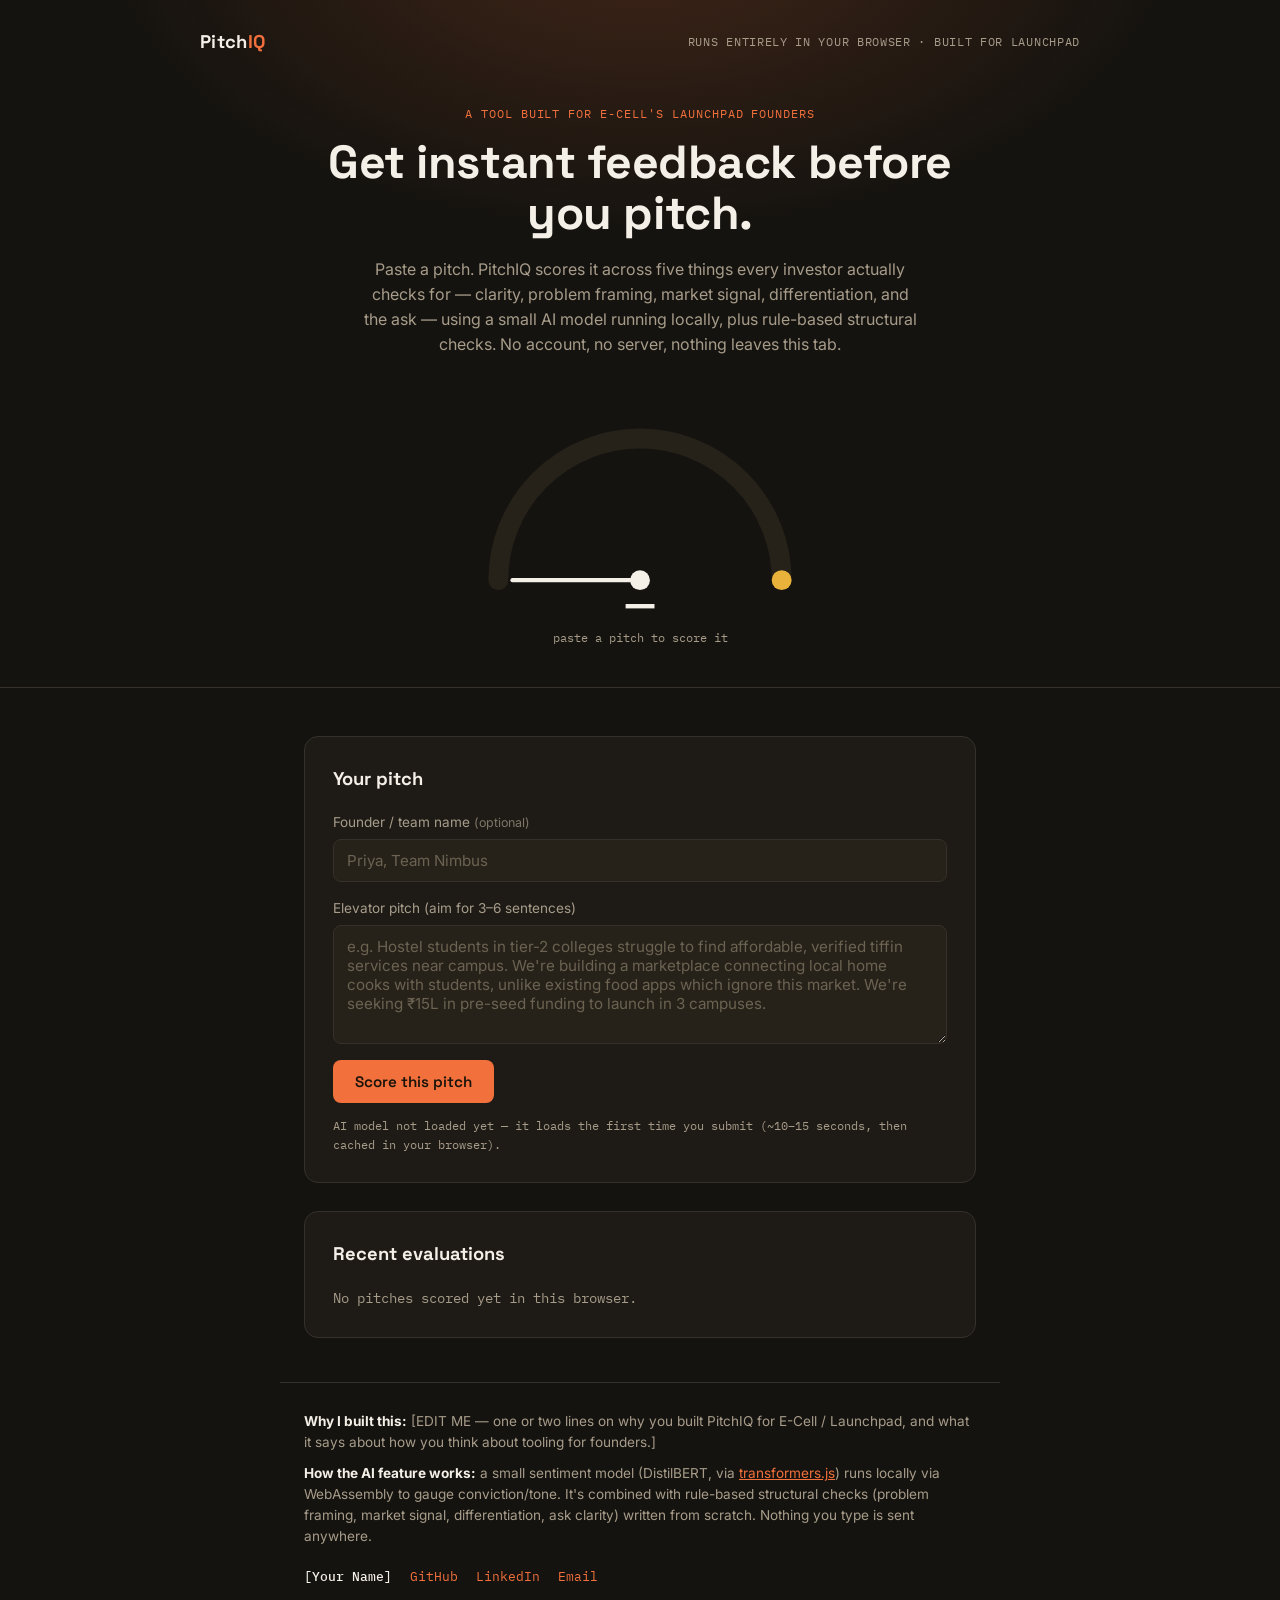
==== index.html @ 1c702542 "Add files via upload" ====
<!DOCTYPE html>
<html lang="en">
<head>
<meta charset="UTF-8">
<meta name="viewport" content="width=device-width, initial-scale=1.0">
<title>PitchIQ — instant pitch feedback for Launchpad founders</title>
<meta name="description" content="Paste your startup pitch, get instant structural feedback. Built for E-Cell VNIT's Launchpad program — runs entirely in your browser.">
<link rel="preconnect" href="https://fonts.googleapis.com">
<link rel="preconnect" href="https://fonts.gstatic.com" crossorigin>
<link href="https://fonts.googleapis.com/css2?family=Space+Grotesk:wght@500;600;700&family=Inter:wght@400;500;600&family=IBM+Plex+Mono:wght@400;500&display=swap" rel="stylesheet">
<link rel="stylesheet" href="style.css">
</head>
<body>

<header class="hero">
  <nav class="topbar">
    <span class="wordmark">Pitch<span class="wordmark-accent">IQ</span></span>
    <span class="topbar-note">runs entirely in your browser · built for Launchpad</span>
  </nav>

  <div class="hero-main">
    <p class="eyebrow">a tool built for E-Cell's Launchpad founders</p>
    <h1>Get instant feedback before you pitch.</h1>
    <p class="hero-sub">Paste a pitch. PitchIQ scores it across five things every investor actually checks for — clarity, problem framing, market signal, differentiation, and the ask — using a small AI model running locally, plus rule-based structural checks. No account, no server, nothing leaves this tab.</p>
  </div>

  <div class="gauge-panel" id="gauge-panel" data-state="idle">
    <svg class="gauge" viewBox="0 0 240 140" aria-hidden="true">
      <path class="gauge-track" d="M20,130 A100,100 0 0,1 220,130" />
      <path class="gauge-fill" id="gauge-fill" d="M20,130 A100,100 0 0,1 220,130" />
      <line class="gauge-needle" id="gauge-needle" x1="120" y1="130" x2="120" y2="40" />
      <circle class="gauge-hub" cx="120" cy="130" r="7" />
    </svg>
    <div class="gauge-readout">
      <span class="gauge-score" id="gauge-score">—</span>
      <span class="gauge-label" id="gauge-label">paste a pitch to score it</span>
    </div>
  </div>
</header>

<main>

  <section class="panel entry-panel" aria-labelledby="log-heading">
    <h2 id="log-heading">Your pitch</h2>
    <form id="entry-form" autocomplete="off">
      <div class="field">
        <label for="founder-name">Founder / team name <span class="optional">(optional)</span></label>
        <input type="text" id="founder-name" name="name" maxlength="40" placeholder="Priya, Team Nimbus">
      </div>
      <div class="field field-grow">
        <label for="pitch-text">Elevator pitch (aim for 3–6 sentences)</label>
        <textarea id="pitch-text" name="text" rows="5" maxlength="900" placeholder="e.g. Hostel students in tier-2 colleges struggle to find affordable, verified tiffin services near campus. We're building a marketplace connecting local home cooks with students, unlike existing food apps which ignore this market. We're seeking ₹15L in pre-seed funding to launch in 3 campuses." required></textarea>
      </div>
      <button type="submit" id="submit-btn">
        <span class="btn-label">Score this pitch</span>
        <span class="btn-spinner" aria-hidden="true"></span>
      </button>
    </form>
    <p class="model-status" id="model-status">AI model not loaded yet — it loads the first time you submit (~10–15&nbsp;seconds, then cached in your browser).</p>
  </section>

  <section class="panel breakdown-panel" id="breakdown-panel" aria-labelledby="breakdown-heading" hidden>
    <h2 id="breakdown-heading">Breakdown</h2>
    <ul class="breakdown-list" id="breakdown-list"></ul>
  </section>

  <section class="panel feed-panel" aria-labelledby="feed-heading">
    <h2 id="feed-heading">Recent evaluations</h2>
    <ul class="feed" id="feed">
      <li class="feed-empty" id="feed-empty">No pitches scored yet in this browser.</li>
    </ul>
  </section>

</main>

<footer>
  <div class="footer-about">
    <p><strong>Why I built this:</strong> <span id="why-text">[EDIT ME — one or two lines on why you built PitchIQ for E-Cell / Launchpad, and what it says about how you think about tooling for founders.]</span></p>
    <p><strong>How the AI feature works:</strong> a small sentiment model (DistilBERT, via <a href="https://github.com/xenova/transformers.js" target="_blank" rel="noopener">transformers.js</a>) runs locally via WebAssembly to gauge conviction/tone. It's combined with rule-based structural checks (problem framing, market signal, differentiation, ask clarity) written from scratch. Nothing you type is sent anywhere.</p>
  </div>
  <div class="footer-links">
    <span id="footer-name">[Your Name]</span>
    <a href="#" id="link-github">GitHub</a>
    <a href="#" id="link-linkedin">LinkedIn</a>
    <a href="mailto:you@example.com" id="link-email">Email</a>
  </div>
</footer>

<script type="module" src="script.js"></script>
</body>
</html>
---- style.css ----
:root {
  --bg: #15130F;
  --surface: #1E1B16;
  --surface-alt: #262219;
  --border: #35302A;
  --text: #F4EFE7;
  --text-muted: #A79C8A;
  --accent: #F2703C;
  --accent-soft: #F2703C33;
  --good: #59C88E;
  --neutral: #E8B23B;
  --bad: #E2564B;
  --display: 'Space Grotesk', sans-serif;
  --body: 'Inter', sans-serif;
  --mono: 'IBM Plex Mono', monospace;
}

* { box-sizing: border-box; }

html { scroll-behavior: smooth; }

body {
  margin: 0;
  background: var(--bg);
  color: var(--text);
  font-family: var(--body);
  line-height: 1.55;
  -webkit-font-smoothing: antialiased;
}

@media (prefers-reduced-motion: reduce) {
  * { animation-duration: 0.01ms !important; animation-iteration-count: 1 !important; transition-duration: 0.01ms !important; }
}

a { color: var(--accent); }
a:focus-visible, button:focus-visible, input:focus-visible, textarea:focus-visible {
  outline: 2px solid var(--accent);
  outline-offset: 3px;
}

/* ---------- Hero ---------- */

.hero {
  background:
    radial-gradient(ellipse 900px 500px at 50% -10%, var(--accent-soft), transparent 60%),
    var(--bg);
  border-bottom: 1px solid var(--border);
  padding: 28px 24px 40px;
}

.topbar {
  max-width: 880px;
  margin: 0 auto 48px;
  display: flex;
  justify-content: space-between;
  align-items: center;
  flex-wrap: wrap;
  gap: 8px;
}

.wordmark {
  font-family: var(--display);
  font-weight: 700;
  font-size: 1.15rem;
  letter-spacing: 0.02em;
}
.wordmark-accent { color: var(--accent); }

.topbar-note {
  font-family: var(--mono);
  font-size: 0.72rem;
  color: var(--text-muted);
  text-transform: uppercase;
  letter-spacing: 0.06em;
}

.hero-main {
  max-width: 640px;
  margin: 0 auto;
  text-align: center;
}

.eyebrow {
  font-family: var(--mono);
  font-size: 0.75rem;
  text-transform: uppercase;
  letter-spacing: 0.08em;
  color: var(--accent);
  margin: 0 0 14px;
}

h1 {
  font-family: var(--display);
  font-weight: 700;
  font-size: clamp(2rem, 5vw, 2.9rem);
  line-height: 1.1;
  margin: 0 0 18px;
  letter-spacing: -0.01em;
}

.hero-sub {
  color: var(--text-muted);
  font-size: 1rem;
  max-width: 560px;
  margin: 0 auto;
}

/* ---------- Gauge ---------- */

.gauge-panel {
  max-width: 340px;
  margin: 40px auto 0;
  text-align: center;
}

.gauge { width: 100%; height: auto; overflow: visible; }

.gauge-track {
  fill: none;
  stroke: var(--surface-alt);
  stroke-width: 14;
  stroke-linecap: round;
}

.gauge-fill {
  fill: none;
  stroke: var(--neutral);
  stroke-width: 14;
  stroke-linecap: round;
  stroke-dasharray: 314;
  stroke-dashoffset: 314;
  transition: stroke-dashoffset 0.9s cubic-bezier(.2,.8,.2,1), stroke 0.6s ease;
}

.gauge-needle {
  stroke: var(--text);
  stroke-width: 3;
  stroke-linecap: round;
  transform-origin: 120px 130px;
  transform: rotate(-90deg);
  transition: transform 0.9s cubic-bezier(.2,.8,.2,1);
}

.gauge-hub { fill: var(--text); }

.gauge-readout {
  margin-top: -18px;
  display: flex;
  flex-direction: column;
  align-items: center;
}

.gauge-score {
  font-family: var(--display);
  font-weight: 700;
  font-size: 2.4rem;
  line-height: 1;
}

.gauge-label {
  font-family: var(--mono);
  font-size: 0.78rem;
  color: var(--text-muted);
  margin-top: 6px;
}

/* ---------- Main / panels ---------- */

main {
  max-width: 720px;
  margin: 0 auto;
  padding: 48px 24px 24px;
  display: flex;
  flex-direction: column;
  gap: 28px;
}

.panel {
  background: var(--surface);
  border: 1px solid var(--border);
  border-radius: 14px;
  padding: 28px;
}

.panel h2 {
  font-family: var(--display);
  font-size: 1.15rem;
  margin: 0 0 18px;
}

/* form */

#entry-form {
  display: flex;
  flex-direction: column;
  gap: 16px;
}

.field { display: flex; flex-direction: column; gap: 6px; }

label { font-size: 0.85rem; color: var(--text-muted); }
.optional { font-size: 0.78rem; opacity: 0.7; }

input, textarea {
  background: var(--surface-alt);
  border: 1px solid var(--border);
  border-radius: 8px;
  color: var(--text);
  font-family: var(--body);
  font-size: 0.95rem;
  padding: 11px 13px;
  resize: vertical;
}

input::placeholder, textarea::placeholder { color: #6b6252; }

button[type="submit"] {
  align-self: flex-start;
  background: var(--accent);
  color: #1A130A;
  border: none;
  border-radius: 8px;
  font-family: var(--display);
  font-weight: 600;
  font-size: 0.95rem;
  padding: 12px 22px;
  cursor: pointer;
  display: inline-flex;
  align-items: center;
  gap: 10px;
  transition: filter 0.15s ease, transform 0.15s ease;
}
button[type="submit"]:hover { filter: brightness(1.08); }
button[type="submit"]:active { transform: translateY(1px); }
button[type="submit"]:disabled { opacity: 0.6; cursor: progress; }

.btn-spinner {
  width: 14px; height: 14px;
  border-radius: 50%;
  border: 2px solid #1a130a55;
  border-top-color: #1A130A;
  display: none;
  animation: spin 0.7s linear infinite;
}
button[data-loading="true"] .btn-spinner { display: inline-block; }
@keyframes spin { to { transform: rotate(360deg); } }

.model-status {
  font-family: var(--mono);
  font-size: 0.75rem;
  color: var(--text-muted);
  margin: 14px 0 0;
}

/* breakdown */

.breakdown-list {
  list-style: none;
  margin: 0; padding: 0;
  display: flex;
  flex-direction: column;
  gap: 14px;
}

.breakdown-item {
  display: grid;
  grid-template-columns: 20px 1fr auto;
  gap: 12px;
  align-items: start;
  border-bottom: 1px solid var(--border);
  padding-bottom: 14px;
}
.breakdown-item:last-child { border-bottom: none; padding-bottom: 0; }

.breakdown-dot {
  width: 10px; height: 10px; border-radius: 50%;
  margin-top: 5px;
}
.dot-good { background: var(--good); }
.dot-neutral { background: var(--neutral); }
.dot-bad { background: var(--bad); }

.breakdown-title {
  font-family: var(--display);
  font-weight: 600;
  font-size: 0.92rem;
  margin: 0 0 4px;
}
.breakdown-note {
  color: var(--text-muted);
  font-size: 0.85rem;
  margin: 0;
}
.breakdown-score {
  font-family: var(--mono);
  font-size: 0.78rem;
  color: var(--text-muted);
  white-space: nowrap;
}

/* feed */

.feed {
  list-style: none;
  margin: 0; padding: 0;
  display: flex;
  flex-direction: column;
  gap: 10px;
  max-height: 340px;
  overflow-y: auto;
}

.feed-empty {
  color: var(--text-muted);
  font-size: 0.9rem;
  font-family: var(--mono);
}

.feed-item {
  display: grid;
  grid-template-columns: 10px 1fr auto;
  gap: 12px;
  align-items: center;
  background: var(--surface-alt);
  border: 1px solid var(--border);
  border-radius: 8px;
  padding: 12px 14px;
}

.feed-dot { width: 8px; height: 8px; border-radius: 50%; }

.feed-main { min-width: 0; }
.feed-name { font-size: 0.88rem; font-weight: 600; }
.feed-snippet {
  font-size: 0.82rem;
  color: var(--text-muted);
  white-space: nowrap;
  overflow: hidden;
  text-overflow: ellipsis;
}

.feed-score {
  font-family: var(--mono);
  font-size: 0.85rem;
  color: var(--text-muted);
}

/* ---------- Footer ---------- */

footer {
  max-width: 720px;
  margin: 20px auto 0;
  padding: 28px 24px 56px;
  border-top: 1px solid var(--border);
}

.footer-about p {
  color: var(--text-muted);
  font-size: 0.85rem;
  margin: 0 0 10px;
}
.footer-about strong { color: var(--text); }

.footer-links {
  margin-top: 20px;
  display: flex;
  gap: 18px;
  align-items: center;
  flex-wrap: wrap;
  font-family: var(--mono);
  font-size: 0.8rem;
}
#footer-name { color: var(--text); font-weight: 500; }
.footer-links a { text-decoration: none; }
.footer-links a:hover { text-decoration: underline; }

@media (max-width: 520px) {
  .panel { padding: 20px; }
  .breakdown-item { grid-template-columns: 16px 1fr; }
  .breakdown-score { grid-column: 2; }
}
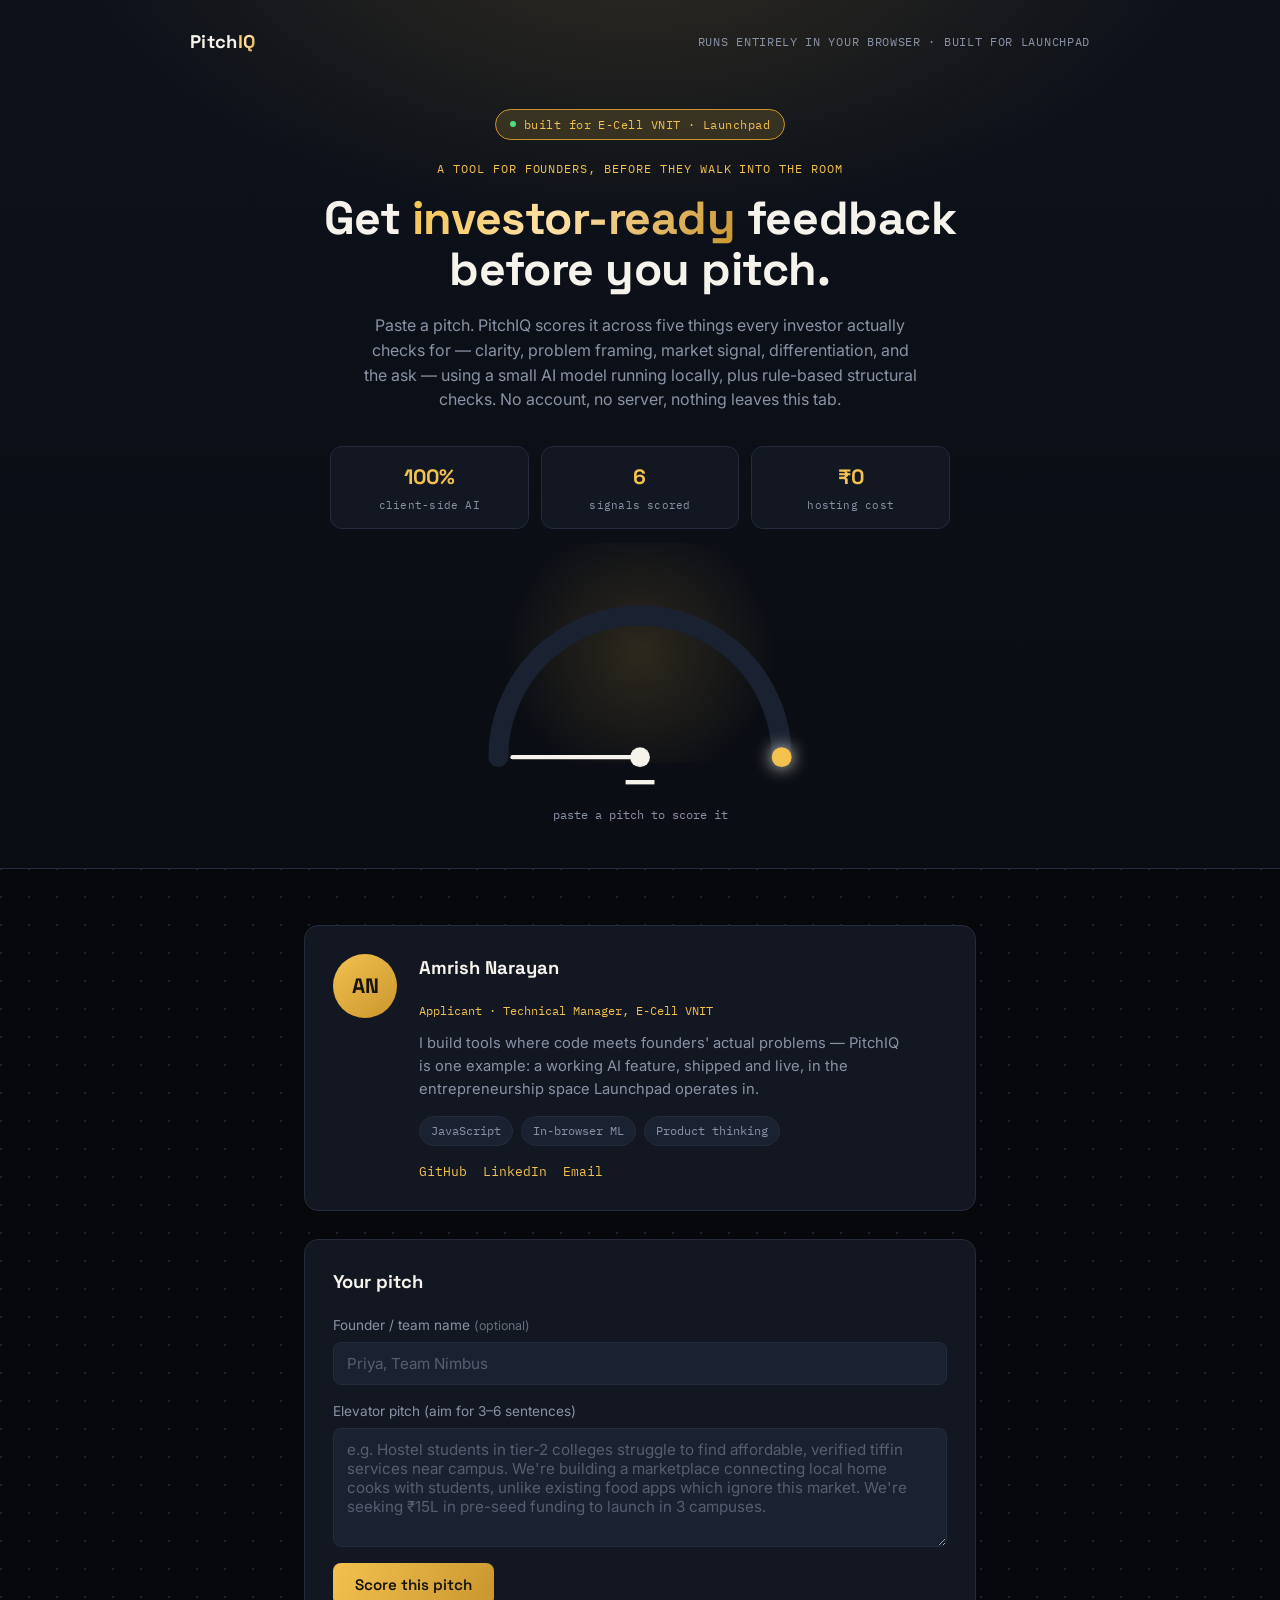
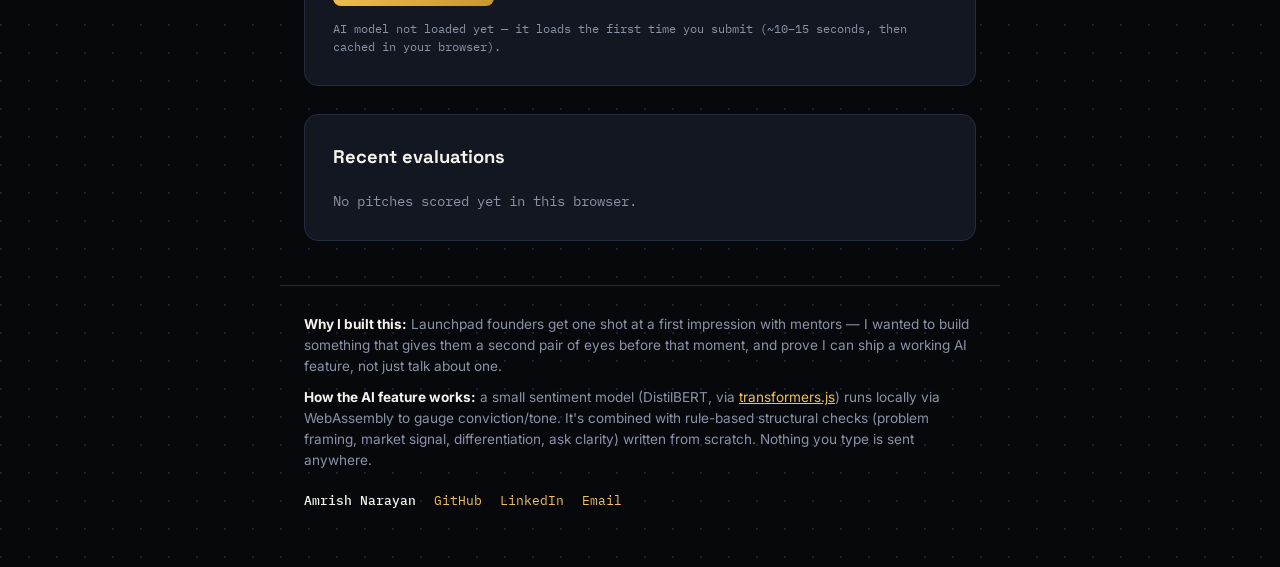
==== commit 7b8b89e4: "Add files via upload" ====
--- a/index.html
+++ b/index.html
@@ -19,12 +19,29 @@
   </nav>
 
   <div class="hero-main">
-    <p class="eyebrow">a tool built for E-Cell's Launchpad founders</p>
-    <h1>Get instant feedback before you pitch.</h1>
-    <p class="hero-sub">Paste a pitch. PitchIQ scores it across five things every investor actually checks for — clarity, problem framing, market signal, differentiation, and the ask — using a small AI model running locally, plus rule-based structural checks. No account, no server, nothing leaves this tab.</p>
+    <span class="launchpad-badge enter-1"><span class="dot-live"></span> built for E-Cell VNIT · Launchpad</span>
+    <p class="eyebrow enter-2">a tool for founders, before they walk into the room</p>
+    <h1 class="enter-3">Get <span class="grad">investor-ready</span> feedback before you pitch.</h1>
+    <p class="hero-sub enter-4">Paste a pitch. PitchIQ scores it across five things every investor actually checks for — clarity, problem framing, market signal, differentiation, and the ask — using a small AI model running locally, plus rule-based structural checks. No account, no server, nothing leaves this tab.</p>
+
+    <div class="stats-strip enter-4">
+      <div class="stat-card">
+        <span class="stat-value">100%</span>
+        <span class="stat-label">client-side AI</span>
+      </div>
+      <div class="stat-card">
+        <span class="stat-value">6</span>
+        <span class="stat-label">signals scored</span>
+      </div>
+      <div class="stat-card">
+        <span class="stat-value">₹0</span>
+        <span class="stat-label">hosting cost</span>
+      </div>
+    </div>
   </div>
 
-  <div class="gauge-panel" id="gauge-panel" data-state="idle">
+  <div class="gauge-panel enter-4" id="gauge-panel" data-state="idle">
+    <div class="gauge-glow" aria-hidden="true"></div>
     <svg class="gauge" viewBox="0 0 240 140" aria-hidden="true">
       <path class="gauge-track" d="M20,130 A100,100 0 0,1 220,130" />
       <path class="gauge-fill" id="gauge-fill" d="M20,130 A100,100 0 0,1 220,130" />
@@ -40,7 +57,26 @@
 
 <main>
 
-  <section class="panel entry-panel" aria-labelledby="log-heading">
+  <section class="panel about-panel reveal" aria-labelledby="about-heading">
+    <div class="about-avatar" id="about-avatar">AN</div>
+    <div>
+      <h2 id="about-heading" class="about-name">Amrish Narayan</h2>
+      <p class="about-role">Applicant · Technical Manager, E-Cell VNIT</p>
+      <p class="about-bio" id="about-bio">I build tools where code meets founders' actual problems — PitchIQ is one example: a working AI feature, shipped and live, in the entrepreneurship space Launchpad operates in.</p>
+      <div class="tag-row">
+        <span class="tag">JavaScript</span>
+        <span class="tag">In-browser ML</span>
+        <span class="tag">Product thinking</span>
+      </div>
+      <div class="about-links">
+        <a href="#" id="link-github">GitHub</a>
+        <a href="#" id="link-linkedin">LinkedIn</a>
+        <a href="mailto:you@example.com" id="link-email">Email</a>
+      </div>
+    </div>
+  </section>
+
+  <section class="panel entry-panel reveal" aria-labelledby="log-heading">
     <h2 id="log-heading">Your pitch</h2>
     <form id="entry-form" autocomplete="off">
       <div class="field">
@@ -59,12 +95,12 @@
     <p class="model-status" id="model-status">AI model not loaded yet — it loads the first time you submit (~10–15&nbsp;seconds, then cached in your browser).</p>
   </section>
 
-  <section class="panel breakdown-panel" id="breakdown-panel" aria-labelledby="breakdown-heading" hidden>
+  <section class="panel breakdown-panel reveal" id="breakdown-panel" aria-labelledby="breakdown-heading" hidden>
     <h2 id="breakdown-heading">Breakdown</h2>
     <ul class="breakdown-list" id="breakdown-list"></ul>
   </section>
 
-  <section class="panel feed-panel" aria-labelledby="feed-heading">
+  <section class="panel feed-panel reveal" aria-labelledby="feed-heading">
     <h2 id="feed-heading">Recent evaluations</h2>
     <ul class="feed" id="feed">
       <li class="feed-empty" id="feed-empty">No pitches scored yet in this browser.</li>
@@ -75,14 +111,14 @@
 
 <footer>
   <div class="footer-about">
-    <p><strong>Why I built this:</strong> <span id="why-text">[EDIT ME — one or two lines on why you built PitchIQ for E-Cell / Launchpad, and what it says about how you think about tooling for founders.]</span></p>
+    <p><strong>Why I built this:</strong> <span id="why-text">Launchpad founders get one shot at a first impression with mentors — I wanted to build something that gives them a second pair of eyes before that moment, and prove I can ship a working AI feature, not just talk about one.</span></p>
     <p><strong>How the AI feature works:</strong> a small sentiment model (DistilBERT, via <a href="https://github.com/xenova/transformers.js" target="_blank" rel="noopener">transformers.js</a>) runs locally via WebAssembly to gauge conviction/tone. It's combined with rule-based structural checks (problem framing, market signal, differentiation, ask clarity) written from scratch. Nothing you type is sent anywhere.</p>
   </div>
   <div class="footer-links">
-    <span id="footer-name">[Your Name]</span>
-    <a href="#" id="link-github">GitHub</a>
-    <a href="#" id="link-linkedin">LinkedIn</a>
-    <a href="mailto:you@example.com" id="link-email">Email</a>
+    <span id="footer-name">Amrish Narayan</span>
+    <a href="#" id="footer-github">GitHub</a>
+    <a href="#" id="footer-linkedin">LinkedIn</a>
+    <a href="mailto:you@example.com" id="footer-email">Email</a>
   </div>
 </footer>
 
--- a/style.css
+++ b/style.css
@@ -1,27 +1,30 @@
 :root {
-  --bg: #15130F;
-  --surface: #1E1B16;
-  --surface-alt: #262219;
-  --border: #35302A;
-  --text: #F4EFE7;
-  --text-muted: #A79C8A;
-  --accent: #F2703C;
-  --accent-soft: #F2703C33;
-  --good: #59C88E;
-  --neutral: #E8B23B;
-  --bad: #E2564B;
+  --bg: #0A0D13;
+  --bg-deep: #06080C;
+  --surface: #121722;
+  --surface-alt: #1A2130;
+  --border: #232B3D;
+  --text: #F5F3EC;
+  --text-muted: #8A93A6;
+  --gold: #F2C14E;
+  --gold-deep: #C9962E;
+  --gold-soft: #F2C14E26;
+  --good: #4ADE80;
+  --neutral: #F2C14E;
+  --bad: #F0564B;
   --display: 'Space Grotesk', sans-serif;
   --body: 'Inter', sans-serif;
   --mono: 'IBM Plex Mono', monospace;
 }
 
 * { box-sizing: border-box; }
-
 html { scroll-behavior: smooth; }
 
 body {
   margin: 0;
-  background: var(--bg);
+  background:
+    radial-gradient(circle at 1px 1px, #1c2434 1px, transparent 0) 0 0/28px 28px,
+    var(--bg-deep);
   color: var(--text);
   font-family: var(--body);
   line-height: 1.55;
@@ -32,30 +35,57 @@
   * { animation-duration: 0.01ms !important; animation-iteration-count: 1 !important; transition-duration: 0.01ms !important; }
 }
 
-a { color: var(--accent); }
+a { color: var(--gold); }
 a:focus-visible, button:focus-visible, input:focus-visible, textarea:focus-visible {
-  outline: 2px solid var(--accent);
+  outline: 2px solid var(--gold);
   outline-offset: 3px;
 }
 
+/* ---------- reveal-on-scroll ---------- */
+.reveal {
+  opacity: 0;
+  transform: translateY(24px);
+  transition: opacity 0.7s cubic-bezier(.2,.7,.2,1), transform 0.7s cubic-bezier(.2,.7,.2,1);
+}
+.reveal.is-visible { opacity: 1; transform: translateY(0); }
+
+/* ---------- entrance keyframes ---------- */
+@keyframes fadeUp {
+  from { opacity: 0; transform: translateY(16px); }
+  to   { opacity: 1; transform: translateY(0); }
+}
+.enter-1 { animation: fadeUp 0.7s cubic-bezier(.2,.7,.2,1) 0.05s both; }
+.enter-2 { animation: fadeUp 0.7s cubic-bezier(.2,.7,.2,1) 0.18s both; }
+.enter-3 { animation: fadeUp 0.7s cubic-bezier(.2,.7,.2,1) 0.30s both; }
+.enter-4 { animation: fadeUp 0.7s cubic-bezier(.2,.7,.2,1) 0.42s both; }
+
+@keyframes pulseGlow {
+  0%, 100% { opacity: 0.55; transform: scale(1); }
+  50% { opacity: 0.9; transform: scale(1.06); }
+}
+
 /* ---------- Hero ---------- */
 
 .hero {
+  position: relative;
   background:
-    radial-gradient(ellipse 900px 500px at 50% -10%, var(--accent-soft), transparent 60%),
-    var(--bg);
+    radial-gradient(ellipse 900px 480px at 50% -8%, var(--gold-soft), transparent 62%),
+    linear-gradient(180deg, #0D111A 0%, var(--bg) 100%);
   border-bottom: 1px solid var(--border);
-  padding: 28px 24px 40px;
+  padding: 28px 24px 44px;
+  overflow: hidden;
 }
 
 .topbar {
-  max-width: 880px;
-  margin: 0 auto 48px;
+  max-width: 900px;
+  margin: 0 auto 52px;
   display: flex;
   justify-content: space-between;
   align-items: center;
   flex-wrap: wrap;
   gap: 8px;
+  position: relative;
+  z-index: 1;
 }
 
 .wordmark {
@@ -64,7 +94,12 @@
   font-size: 1.15rem;
   letter-spacing: 0.02em;
 }
-.wordmark-accent { color: var(--accent); }
+.wordmark-accent {
+  background: linear-gradient(120deg, var(--gold) 0%, #FFE1A8 50%, var(--gold-deep) 100%);
+  -webkit-background-clip: text;
+  background-clip: text;
+  color: transparent;
+}
 
 .topbar-note {
   font-family: var(--mono);
@@ -75,9 +110,37 @@
 }
 
 .hero-main {
-  max-width: 640px;
+  max-width: 660px;
   margin: 0 auto;
   text-align: center;
+  position: relative;
+  z-index: 1;
+}
+
+.launchpad-badge {
+  display: inline-flex;
+  align-items: center;
+  gap: 8px;
+  border: 1px solid var(--gold-deep);
+  background: var(--gold-soft);
+  color: var(--gold);
+  font-family: var(--mono);
+  font-size: 0.72rem;
+  letter-spacing: 0.04em;
+  padding: 6px 14px;
+  border-radius: 999px;
+  margin-bottom: 20px;
+}
+.launchpad-badge .dot-live {
+  width: 6px; height: 6px; border-radius: 50%;
+  background: var(--good);
+  box-shadow: 0 0 0 0 rgba(74,222,128,0.6);
+  animation: liveDot 1.8s ease-out infinite;
+}
+@keyframes liveDot {
+  0% { box-shadow: 0 0 0 0 rgba(74,222,128,0.55); }
+  70% { box-shadow: 0 0 0 7px rgba(74,222,128,0); }
+  100% { box-shadow: 0 0 0 0 rgba(74,222,128,0); }
 }
 
 .eyebrow {
@@ -85,7 +148,7 @@
   font-size: 0.75rem;
   text-transform: uppercase;
   letter-spacing: 0.08em;
-  color: var(--accent);
+  color: var(--gold);
   margin: 0 0 14px;
 }
 
@@ -97,6 +160,12 @@
   margin: 0 0 18px;
   letter-spacing: -0.01em;
 }
+h1 .grad {
+  background: linear-gradient(120deg, var(--gold) 0%, #FFE1A8 45%, var(--gold-deep) 100%);
+  -webkit-background-clip: text;
+  background-clip: text;
+  color: transparent;
+}
 
 .hero-sub {
   color: var(--text-muted);
@@ -105,15 +174,61 @@
   margin: 0 auto;
 }
 
+/* stats strip */
+.stats-strip {
+  max-width: 620px;
+  margin: 34px auto 0;
+  display: grid;
+  grid-template-columns: repeat(3, 1fr);
+  gap: 12px;
+  position: relative;
+  z-index: 1;
+}
+.stat-card {
+  background: var(--surface);
+  border: 1px solid var(--border);
+  border-radius: 12px;
+  padding: 14px 10px;
+  text-align: center;
+  transition: transform 0.25s ease, border-color 0.25s ease;
+}
+.stat-card:hover { transform: translateY(-3px); border-color: var(--gold-deep); }
+.stat-value {
+  display: block;
+  font-family: var(--display);
+  font-weight: 700;
+  color: var(--gold);
+  font-size: 1.3rem;
+}
+.stat-label {
+  display: block;
+  font-family: var(--mono);
+  font-size: 0.68rem;
+  color: var(--text-muted);
+  margin-top: 4px;
+  letter-spacing: 0.02em;
+}
+
 /* ---------- Gauge ---------- */
 
 .gauge-panel {
   max-width: 340px;
-  margin: 40px auto 0;
+  margin: 44px auto 0;
   text-align: center;
-}
-
-.gauge { width: 100%; height: auto; overflow: visible; }
+  position: relative;
+  z-index: 1;
+}
+
+.gauge-glow {
+  position: absolute;
+  inset: -30px 0 auto 0;
+  height: 220px;
+  background: radial-gradient(circle, var(--gold-soft), transparent 68%);
+  animation: pulseGlow 3.2s ease-in-out infinite;
+  pointer-events: none;
+}
+
+.gauge { width: 100%; height: auto; overflow: visible; position: relative; }
 
 .gauge-track {
   fill: none;
@@ -129,6 +244,7 @@
   stroke-linecap: round;
   stroke-dasharray: 314;
   stroke-dashoffset: 314;
+  filter: drop-shadow(0 0 6px currentColor);
   transition: stroke-dashoffset 0.9s cubic-bezier(.2,.8,.2,1), stroke 0.6s ease;
 }
 
@@ -148,6 +264,7 @@
   display: flex;
   flex-direction: column;
   align-items: center;
+  position: relative;
 }
 
 .gauge-score {
@@ -169,7 +286,7 @@
 main {
   max-width: 720px;
   margin: 0 auto;
-  padding: 48px 24px 24px;
+  padding: 56px 24px 24px;
   display: flex;
   flex-direction: column;
   gap: 28px;
@@ -186,6 +303,60 @@
   font-family: var(--display);
   font-size: 1.15rem;
   margin: 0 0 18px;
+}
+
+/* about builder */
+.about-panel {
+  display: grid;
+  grid-template-columns: auto 1fr;
+  gap: 22px;
+  align-items: start;
+}
+.about-avatar {
+  width: 64px; height: 64px;
+  border-radius: 50%;
+  background: linear-gradient(140deg, var(--gold), var(--gold-deep));
+  display: flex; align-items: center; justify-content: center;
+  font-family: var(--display);
+  font-weight: 700;
+  font-size: 1.3rem;
+  color: #16130A;
+  flex-shrink: 0;
+}
+.about-name {
+  font-family: var(--display);
+  font-weight: 700;
+  font-size: 1.15rem;
+  margin: 0 0 4px;
+}
+.about-role {
+  font-family: var(--mono);
+  font-size: 0.78rem;
+  color: var(--gold);
+  margin: 0 0 12px;
+}
+.about-bio {
+  color: var(--text-muted);
+  font-size: 0.92rem;
+  margin: 0 0 16px;
+  max-width: 480px;
+}
+.tag-row { display: flex; flex-wrap: wrap; gap: 8px; margin-bottom: 16px; }
+.tag {
+  font-family: var(--mono);
+  font-size: 0.72rem;
+  padding: 5px 11px;
+  border-radius: 999px;
+  border: 1px solid var(--border);
+  color: var(--text-muted);
+  background: var(--surface-alt);
+}
+.about-links { display: flex; gap: 16px; font-family: var(--mono); font-size: 0.8rem; }
+.about-links a { text-decoration: none; }
+.about-links a:hover { text-decoration: underline; }
+
+@media (max-width: 480px) {
+  .about-panel { grid-template-columns: 1fr; text-align: left; }
 }
 
 /* form */
@@ -210,14 +381,19 @@
   font-size: 0.95rem;
   padding: 11px 13px;
   resize: vertical;
-}
-
-input::placeholder, textarea::placeholder { color: #6b6252; }
+  transition: border-color 0.2s ease, box-shadow 0.2s ease;
+}
+input:focus, textarea:focus {
+  border-color: var(--gold-deep);
+  box-shadow: 0 0 0 3px var(--gold-soft);
+}
+
+input::placeholder, textarea::placeholder { color: #565f70; }
 
 button[type="submit"] {
   align-self: flex-start;
-  background: var(--accent);
-  color: #1A130A;
+  background: linear-gradient(120deg, var(--gold), var(--gold-deep));
+  color: #16130A;
   border: none;
   border-radius: 8px;
   font-family: var(--display);
@@ -228,17 +404,17 @@
   display: inline-flex;
   align-items: center;
   gap: 10px;
-  transition: filter 0.15s ease, transform 0.15s ease;
-}
-button[type="submit"]:hover { filter: brightness(1.08); }
+  transition: filter 0.15s ease, transform 0.15s ease, box-shadow 0.2s ease;
+}
+button[type="submit"]:hover { filter: brightness(1.08); box-shadow: 0 4px 18px var(--gold-soft); transform: translateY(-1px); }
 button[type="submit"]:active { transform: translateY(1px); }
 button[type="submit"]:disabled { opacity: 0.6; cursor: progress; }
 
 .btn-spinner {
   width: 14px; height: 14px;
   border-radius: 50%;
-  border: 2px solid #1a130a55;
-  border-top-color: #1A130A;
+  border: 2px solid #16130a55;
+  border-top-color: #16130A;
   display: none;
   animation: spin 0.7s linear infinite;
 }
@@ -269,6 +445,7 @@
   align-items: start;
   border-bottom: 1px solid var(--border);
   padding-bottom: 14px;
+  animation: fadeUp 0.5s ease both;
 }
 .breakdown-item:last-child { border-bottom: none; padding-bottom: 0; }
 
@@ -276,9 +453,9 @@
   width: 10px; height: 10px; border-radius: 50%;
   margin-top: 5px;
 }
-.dot-good { background: var(--good); }
-.dot-neutral { background: var(--neutral); }
-.dot-bad { background: var(--bad); }
+.dot-good { background: var(--good); box-shadow: 0 0 8px var(--good); }
+.dot-neutral { background: var(--neutral); box-shadow: 0 0 8px var(--neutral); }
+.dot-bad { background: var(--bad); box-shadow: 0 0 8px var(--bad); }
 
 .breakdown-title {
   font-family: var(--display);
@@ -325,6 +502,7 @@
   border: 1px solid var(--border);
   border-radius: 8px;
   padding: 12px 14px;
+  animation: fadeUp 0.45s cubic-bezier(.2,.7,.2,1) both;
 }
 
 .feed-dot { width: 8px; height: 8px; border-radius: 50%; }
@@ -378,4 +556,6 @@
   .panel { padding: 20px; }
   .breakdown-item { grid-template-columns: 16px 1fr; }
   .breakdown-score { grid-column: 2; }
-}
+  .stats-strip { grid-template-columns: 1fr 1fr 1fr; gap: 8px; }
+  .stat-value { font-size: 1.05rem; }
+}
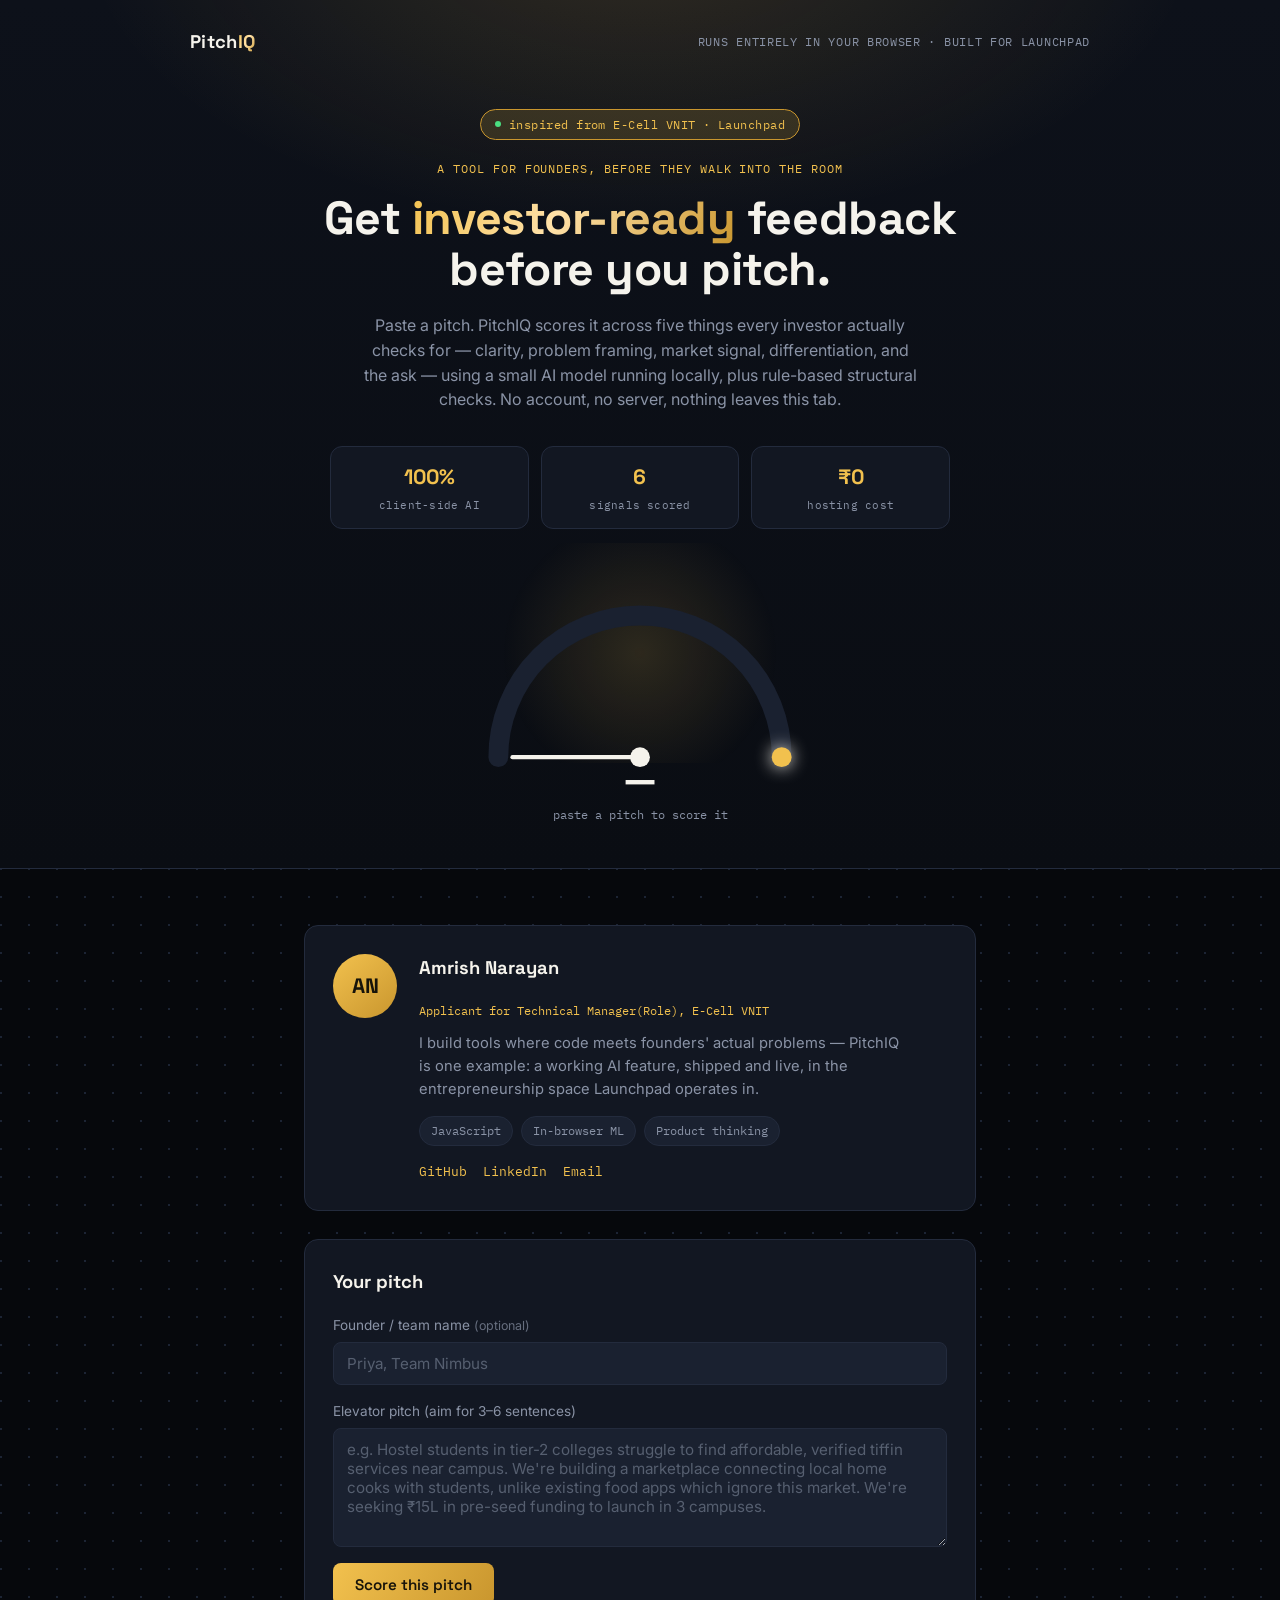
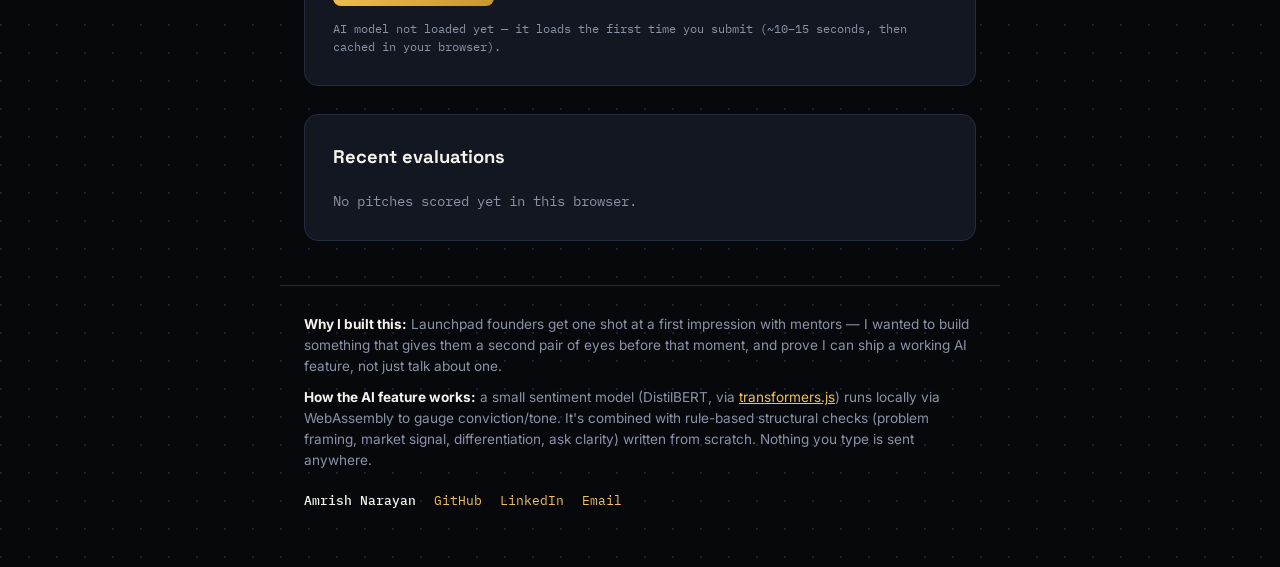
==== commit 559a6cf5: "Update index.html" ====
--- a/index.html
+++ b/index.html
@@ -19,7 +19,7 @@
   </nav>
 
   <div class="hero-main">
-    <span class="launchpad-badge enter-1"><span class="dot-live"></span> built for E-Cell VNIT · Launchpad</span>
+    <span class="launchpad-badge enter-1"><span class="dot-live"></span> inspired from E-Cell VNIT · Launchpad</span>
     <p class="eyebrow enter-2">a tool for founders, before they walk into the room</p>
     <h1 class="enter-3">Get <span class="grad">investor-ready</span> feedback before you pitch.</h1>
     <p class="hero-sub enter-4">Paste a pitch. PitchIQ scores it across five things every investor actually checks for — clarity, problem framing, market signal, differentiation, and the ask — using a small AI model running locally, plus rule-based structural checks. No account, no server, nothing leaves this tab.</p>
@@ -61,7 +61,7 @@
     <div class="about-avatar" id="about-avatar">AN</div>
     <div>
       <h2 id="about-heading" class="about-name">Amrish Narayan</h2>
-      <p class="about-role">Applicant · Technical Manager, E-Cell VNIT</p>
+      <p class="about-role">Applicant for Technical Manager(Role), E-Cell VNIT</p>
       <p class="about-bio" id="about-bio">I build tools where code meets founders' actual problems — PitchIQ is one example: a working AI feature, shipped and live, in the entrepreneurship space Launchpad operates in.</p>
       <div class="tag-row">
         <span class="tag">JavaScript</span>
@@ -69,9 +69,9 @@
         <span class="tag">Product thinking</span>
       </div>
       <div class="about-links">
-        <a href="#" id="link-github">GitHub</a>
-        <a href="#" id="link-linkedin">LinkedIn</a>
-        <a href="mailto:you@example.com" id="link-email">Email</a>
+        <a href="https://github.com/AmrishNarayan-max" id="link-github">GitHub</a>
+        <a href="https://www.linkedin.com/in/amrish-narayan-b54642213/" id="link-linkedin">LinkedIn</a>
+        <a href="mailto:innovativechannel2010@gmail.com" id="link-email">Email</a>
       </div>
     </div>
   </section>
@@ -116,9 +116,9 @@
   </div>
   <div class="footer-links">
     <span id="footer-name">Amrish Narayan</span>
-    <a href="#" id="footer-github">GitHub</a>
-    <a href="#" id="footer-linkedin">LinkedIn</a>
-    <a href="mailto:you@example.com" id="footer-email">Email</a>
+    <a href="https://github.com/AmrishNarayan-max" id="footer-github">GitHub</a>
+    <a href="https://www.linkedin.com/in/amrish-narayan-b54642213/" id="footer-linkedin">LinkedIn</a>
+    <a href="mailto:innovativechannel2010@gmail.com" id="footer-email">Email</a>
   </div>
 </footer>
 
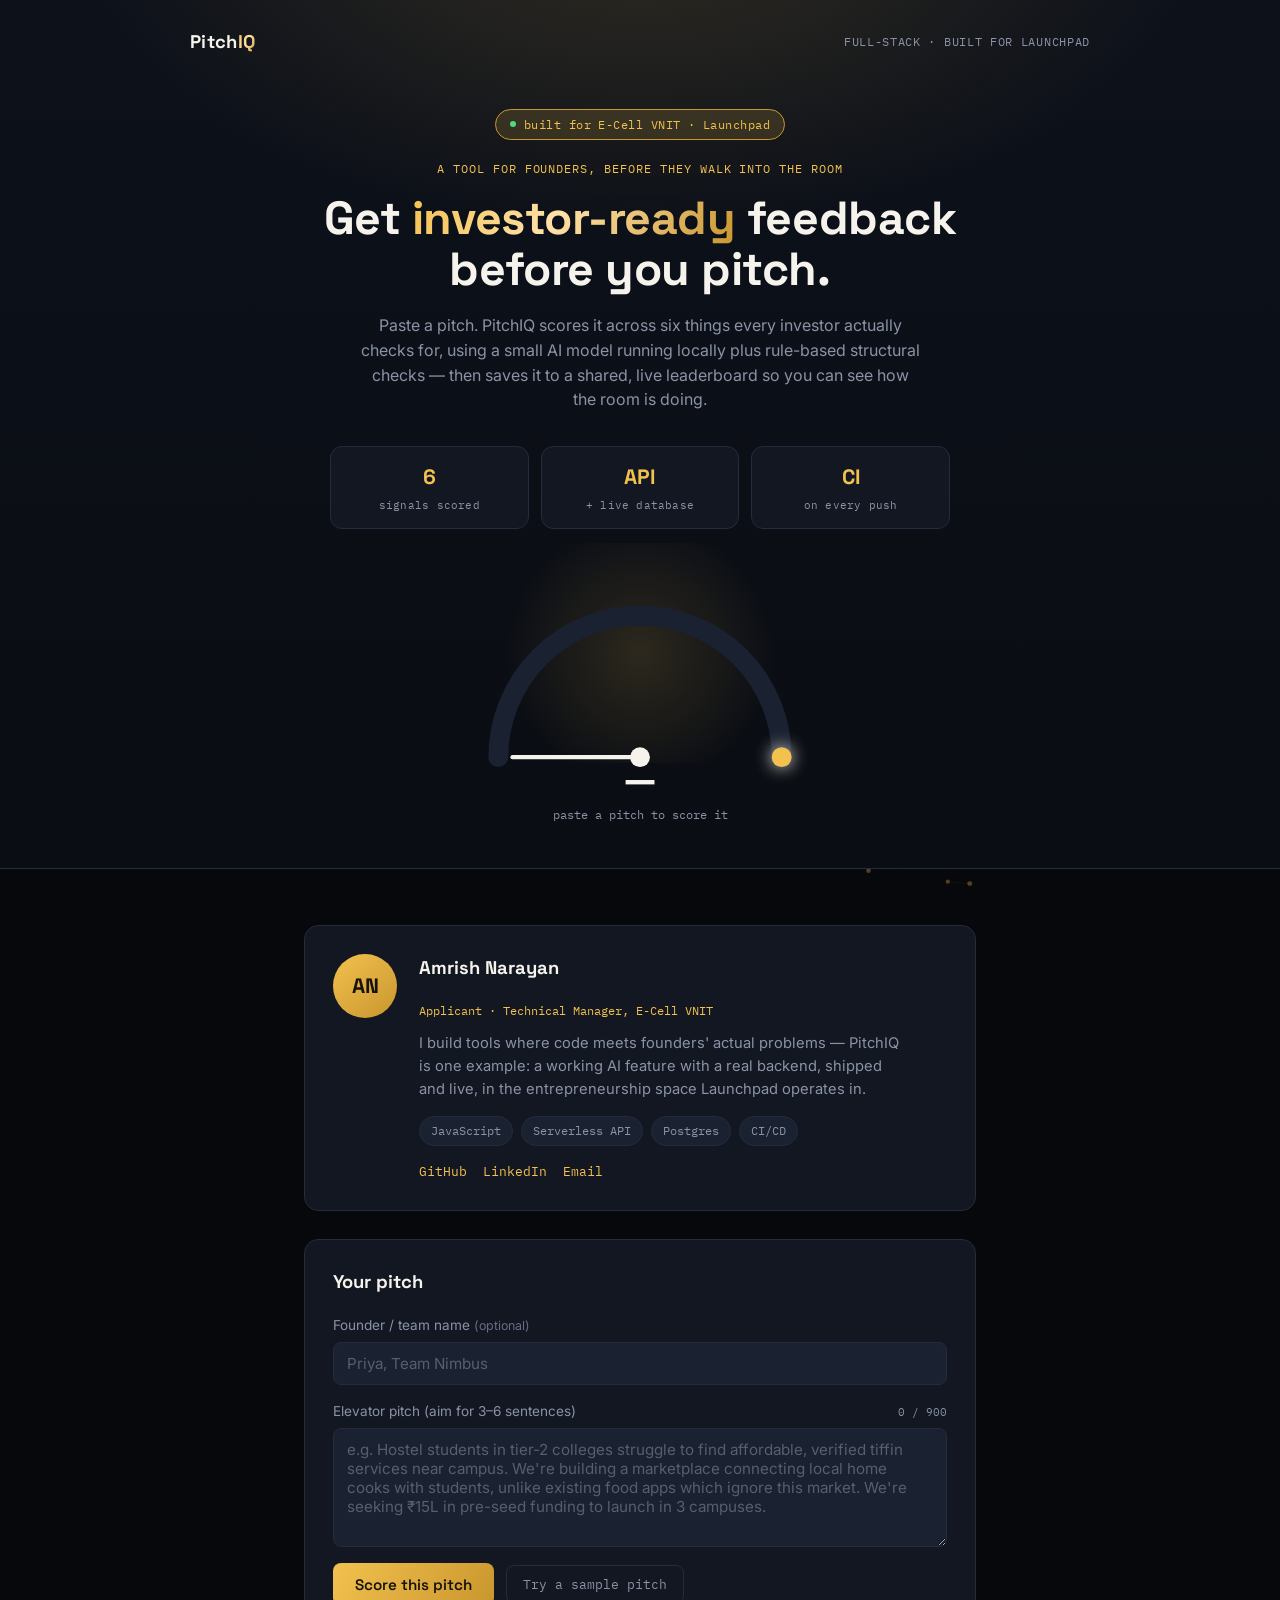
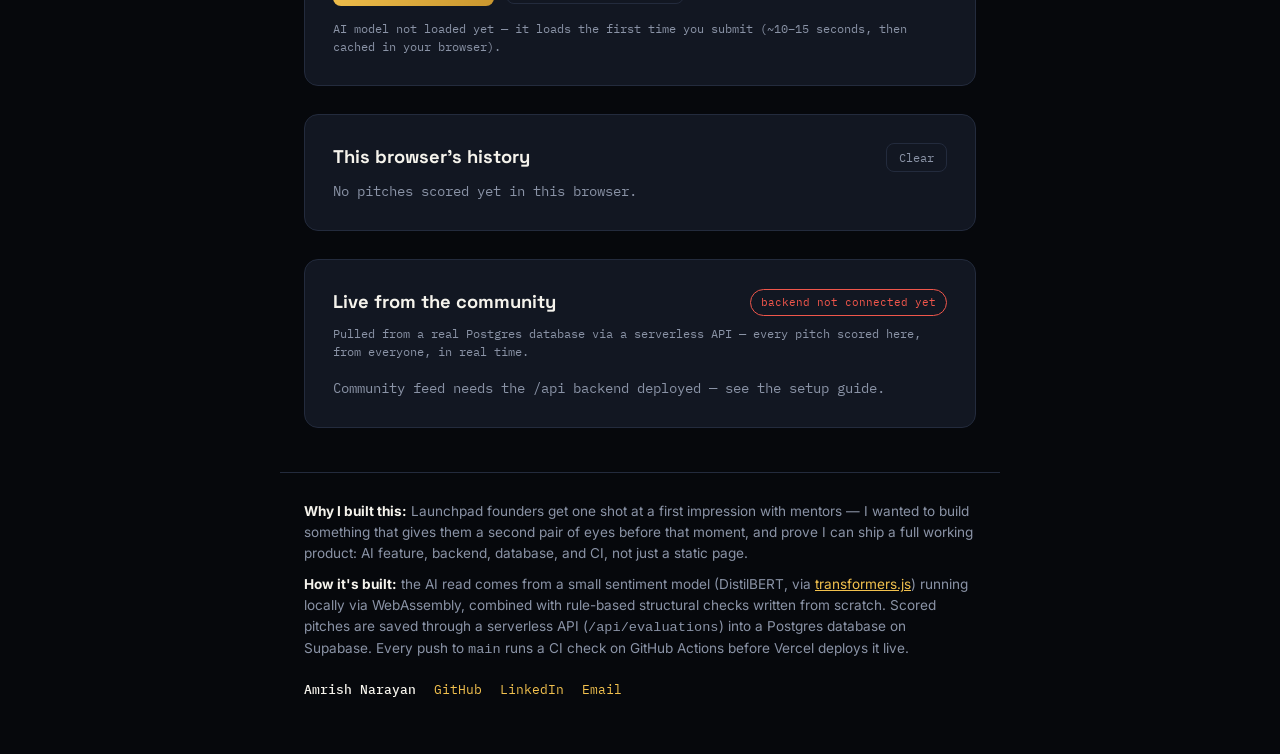
==== commit fe5e7953: "Add files via upload" ====
--- a/index.html
+++ b/index.html
@@ -4,7 +4,7 @@
 <meta charset="UTF-8">
 <meta name="viewport" content="width=device-width, initial-scale=1.0">
 <title>PitchIQ — instant pitch feedback for Launchpad founders</title>
-<meta name="description" content="Paste your startup pitch, get instant structural feedback. Built for E-Cell VNIT's Launchpad program — runs entirely in your browser.">
+<meta name="description" content="Paste your startup pitch, get instant structural feedback. Built for E-Cell VNIT's Launchpad program.">
 <link rel="preconnect" href="https://fonts.googleapis.com">
 <link rel="preconnect" href="https://fonts.gstatic.com" crossorigin>
 <link href="https://fonts.googleapis.com/css2?family=Space+Grotesk:wght@500;600;700&family=Inter:wght@400;500;600&family=IBM+Plex+Mono:wght@400;500&display=swap" rel="stylesheet">
@@ -12,30 +12,32 @@
 </head>
 <body>
 
+<canvas id="neural-canvas" aria-hidden="true"></canvas>
+
 <header class="hero">
   <nav class="topbar">
     <span class="wordmark">Pitch<span class="wordmark-accent">IQ</span></span>
-    <span class="topbar-note">runs entirely in your browser · built for Launchpad</span>
+    <span class="topbar-note">full-stack · built for Launchpad</span>
   </nav>
 
   <div class="hero-main">
-    <span class="launchpad-badge enter-1"><span class="dot-live"></span> inspired from E-Cell VNIT · Launchpad</span>
+    <span class="launchpad-badge enter-1"><span class="dot-live"></span> built for E-Cell VNIT · Launchpad</span>
     <p class="eyebrow enter-2">a tool for founders, before they walk into the room</p>
     <h1 class="enter-3">Get <span class="grad">investor-ready</span> feedback before you pitch.</h1>
-    <p class="hero-sub enter-4">Paste a pitch. PitchIQ scores it across five things every investor actually checks for — clarity, problem framing, market signal, differentiation, and the ask — using a small AI model running locally, plus rule-based structural checks. No account, no server, nothing leaves this tab.</p>
+    <p class="hero-sub enter-4">Paste a pitch. PitchIQ scores it across six things every investor actually checks for, using a small AI model running locally plus rule-based structural checks — then saves it to a shared, live leaderboard so you can see how the room is doing.</p>
 
     <div class="stats-strip enter-4">
-      <div class="stat-card">
-        <span class="stat-value">100%</span>
-        <span class="stat-label">client-side AI</span>
-      </div>
       <div class="stat-card">
         <span class="stat-value">6</span>
         <span class="stat-label">signals scored</span>
       </div>
       <div class="stat-card">
-        <span class="stat-value">₹0</span>
-        <span class="stat-label">hosting cost</span>
+        <span class="stat-value">API</span>
+        <span class="stat-label">+ live database</span>
+      </div>
+      <div class="stat-card">
+        <span class="stat-value">CI</span>
+        <span class="stat-label">on every push</span>
       </div>
     </div>
   </div>
@@ -61,17 +63,18 @@
     <div class="about-avatar" id="about-avatar">AN</div>
     <div>
       <h2 id="about-heading" class="about-name">Amrish Narayan</h2>
-      <p class="about-role">Applicant for Technical Manager(Role), E-Cell VNIT</p>
-      <p class="about-bio" id="about-bio">I build tools where code meets founders' actual problems — PitchIQ is one example: a working AI feature, shipped and live, in the entrepreneurship space Launchpad operates in.</p>
+      <p class="about-role">Applicant · Technical Manager, E-Cell VNIT</p>
+      <p class="about-bio" id="about-bio">I build tools where code meets founders' actual problems — PitchIQ is one example: a working AI feature with a real backend, shipped and live, in the entrepreneurship space Launchpad operates in.</p>
       <div class="tag-row">
         <span class="tag">JavaScript</span>
-        <span class="tag">In-browser ML</span>
-        <span class="tag">Product thinking</span>
+        <span class="tag">Serverless API</span>
+        <span class="tag">Postgres</span>
+        <span class="tag">CI/CD</span>
       </div>
       <div class="about-links">
-        <a href="https://github.com/AmrishNarayan-max" id="link-github">GitHub</a>
-        <a href="https://www.linkedin.com/in/amrish-narayan-b54642213/" id="link-linkedin">LinkedIn</a>
-        <a href="mailto:innovativechannel2010@gmail.com" id="link-email">Email</a>
+        <a href="#" id="link-github">GitHub</a>
+        <a href="#" id="link-linkedin">LinkedIn</a>
+        <a href="mailto:you@example.com" id="link-email">Email</a>
       </div>
     </div>
   </section>
@@ -84,26 +87,50 @@
         <input type="text" id="founder-name" name="name" maxlength="40" placeholder="Priya, Team Nimbus">
       </div>
       <div class="field field-grow">
-        <label for="pitch-text">Elevator pitch (aim for 3–6 sentences)</label>
+        <div class="field-label-row">
+          <label for="pitch-text">Elevator pitch (aim for 3–6 sentences)</label>
+          <span class="char-count" id="char-count">0 / 900</span>
+        </div>
         <textarea id="pitch-text" name="text" rows="5" maxlength="900" placeholder="e.g. Hostel students in tier-2 colleges struggle to find affordable, verified tiffin services near campus. We're building a marketplace connecting local home cooks with students, unlike existing food apps which ignore this market. We're seeking ₹15L in pre-seed funding to launch in 3 campuses." required></textarea>
       </div>
-      <button type="submit" id="submit-btn">
-        <span class="btn-label">Score this pitch</span>
-        <span class="btn-spinner" aria-hidden="true"></span>
-      </button>
+      <div class="form-actions">
+        <button type="submit" id="submit-btn">
+          <span class="btn-label">Score this pitch</span>
+          <span class="btn-spinner" aria-hidden="true"></span>
+        </button>
+        <button type="button" id="sample-btn" class="ghost-btn">Try a sample pitch</button>
+      </div>
     </form>
     <p class="model-status" id="model-status">AI model not loaded yet — it loads the first time you submit (~10–15&nbsp;seconds, then cached in your browser).</p>
   </section>
 
   <section class="panel breakdown-panel reveal" id="breakdown-panel" aria-labelledby="breakdown-heading" hidden>
-    <h2 id="breakdown-heading">Breakdown</h2>
+    <div class="panel-header-row">
+      <h2 id="breakdown-heading">Breakdown</h2>
+      <button type="button" id="copy-btn" class="ghost-btn small">Copy summary</button>
+    </div>
+    <p class="priority-tip" id="priority-tip" hidden></p>
     <ul class="breakdown-list" id="breakdown-list"></ul>
   </section>
 
   <section class="panel feed-panel reveal" aria-labelledby="feed-heading">
-    <h2 id="feed-heading">Recent evaluations</h2>
+    <div class="panel-header-row">
+      <h2 id="feed-heading">This browser's history</h2>
+      <button type="button" id="clear-btn" class="ghost-btn small">Clear</button>
+    </div>
     <ul class="feed" id="feed">
       <li class="feed-empty" id="feed-empty">No pitches scored yet in this browser.</li>
+    </ul>
+  </section>
+
+  <section class="panel community-panel reveal" aria-labelledby="community-heading">
+    <div class="panel-header-row">
+      <h2 id="community-heading">Live from the community</h2>
+      <span class="live-tag" id="community-status">connecting…</span>
+    </div>
+    <p class="community-note">Pulled from a real Postgres database via a serverless API — every pitch scored here, from everyone, in real time.</p>
+    <ul class="feed" id="community-feed">
+      <li class="feed-empty" id="community-empty">Loading community data…</li>
     </ul>
   </section>
 
@@ -111,17 +138,18 @@
 
 <footer>
   <div class="footer-about">
-    <p><strong>Why I built this:</strong> <span id="why-text">Launchpad founders get one shot at a first impression with mentors — I wanted to build something that gives them a second pair of eyes before that moment, and prove I can ship a working AI feature, not just talk about one.</span></p>
-    <p><strong>How the AI feature works:</strong> a small sentiment model (DistilBERT, via <a href="https://github.com/xenova/transformers.js" target="_blank" rel="noopener">transformers.js</a>) runs locally via WebAssembly to gauge conviction/tone. It's combined with rule-based structural checks (problem framing, market signal, differentiation, ask clarity) written from scratch. Nothing you type is sent anywhere.</p>
+    <p><strong>Why I built this:</strong> <span id="why-text">Launchpad founders get one shot at a first impression with mentors — I wanted to build something that gives them a second pair of eyes before that moment, and prove I can ship a full working product: AI feature, backend, database, and CI, not just a static page.</span></p>
+    <p><strong>How it's built:</strong> the AI read comes from a small sentiment model (DistilBERT, via <a href="https://github.com/xenova/transformers.js" target="_blank" rel="noopener">transformers.js</a>) running locally via WebAssembly, combined with rule-based structural checks written from scratch. Scored pitches are saved through a serverless API (<code>/api/evaluations</code>) into a Postgres database on Supabase. Every push to <code>main</code> runs a CI check on GitHub Actions before Vercel deploys it live.</p>
   </div>
   <div class="footer-links">
     <span id="footer-name">Amrish Narayan</span>
-    <a href="https://github.com/AmrishNarayan-max" id="footer-github">GitHub</a>
-    <a href="https://www.linkedin.com/in/amrish-narayan-b54642213/" id="footer-linkedin">LinkedIn</a>
-    <a href="mailto:innovativechannel2010@gmail.com" id="footer-email">Email</a>
+    <a href="#" id="footer-github">GitHub</a>
+    <a href="#" id="footer-linkedin">LinkedIn</a>
+    <a href="mailto:you@example.com" id="footer-email">Email</a>
   </div>
 </footer>
 
+<script src="neural-bg.js"></script>
 <script type="module" src="script.js"></script>
 </body>
 </html>
--- a/style.css
+++ b/style.css
@@ -22,13 +22,26 @@
 
 body {
   margin: 0;
-  background:
-    radial-gradient(circle at 1px 1px, #1c2434 1px, transparent 0) 0 0/28px 28px,
-    var(--bg-deep);
+  background: var(--bg-deep);
   color: var(--text);
   font-family: var(--body);
   line-height: 1.55;
   -webkit-font-smoothing: antialiased;
+  position: relative;
+}
+
+#neural-canvas {
+  position: fixed;
+  inset: 0;
+  width: 100vw;
+  height: 100vh;
+  z-index: 0;
+  pointer-events: none;
+}
+
+body > *:not(#neural-canvas) {
+  position: relative;
+  z-index: 1;
 }
 
 @media (prefers-reduced-motion: reduce) {
@@ -559,3 +572,94 @@
   .stats-strip { grid-template-columns: 1fr 1fr 1fr; gap: 8px; }
   .stat-value { font-size: 1.05rem; }
 }
+
+/* ---------- New UX additions ---------- */
+
+.field-label-row {
+  display: flex;
+  justify-content: space-between;
+  align-items: baseline;
+}
+.char-count {
+  font-family: var(--mono);
+  font-size: 0.7rem;
+  color: var(--text-muted);
+}
+.char-count.limit-near { color: var(--neutral); }
+
+.form-actions {
+  display: flex;
+  gap: 12px;
+  align-items: center;
+  flex-wrap: wrap;
+}
+
+.ghost-btn {
+  background: transparent;
+  border: 1px solid var(--border);
+  color: var(--text-muted);
+  font-family: var(--mono);
+  font-size: 0.8rem;
+  padding: 10px 16px;
+  border-radius: 8px;
+  cursor: pointer;
+  transition: border-color 0.2s ease, color 0.2s ease;
+}
+.ghost-btn:hover { border-color: var(--gold-deep); color: var(--gold); }
+.ghost-btn.small { padding: 6px 12px; font-size: 0.72rem; }
+.ghost-btn.copied { border-color: var(--good); color: var(--good); }
+
+.panel-header-row {
+  display: flex;
+  justify-content: space-between;
+  align-items: center;
+  margin-bottom: 8px;
+}
+.panel-header-row h2 { margin: 0; }
+
+.priority-tip {
+  font-family: var(--body);
+  font-size: 0.88rem;
+  background: var(--gold-soft);
+  border: 1px solid var(--gold-deep);
+  color: var(--gold);
+  padding: 12px 14px;
+  border-radius: 8px;
+  margin: 6px 0 18px;
+}
+.priority-tip strong { color: var(--text); }
+
+/* community panel */
+.community-note {
+  font-family: var(--mono);
+  font-size: 0.72rem;
+  color: var(--text-muted);
+  margin: 0 0 16px;
+}
+.live-tag {
+  font-family: var(--mono);
+  font-size: 0.68rem;
+  color: var(--text-muted);
+  border: 1px solid var(--border);
+  border-radius: 999px;
+  padding: 4px 10px;
+}
+.live-tag.is-live { color: var(--good); border-color: var(--good); }
+.live-tag.is-error { color: var(--bad); border-color: var(--bad); }
+
+/* confetti */
+.confetti-piece {
+  position: absolute;
+  top: 50%;
+  left: 50%;
+  width: 6px;
+  height: 6px;
+  border-radius: 1px;
+  background: var(--gold);
+  pointer-events: none;
+  animation: confettiBurst 1.1s ease-out forwards;
+}
+@keyframes confettiBurst {
+  0% { transform: translate(-50%, -50%) rotate(0deg) scale(1); opacity: 1; }
+  100% { transform: translate(var(--tx), var(--ty)) rotate(var(--rot)) scale(0.4); opacity: 0; }
+}
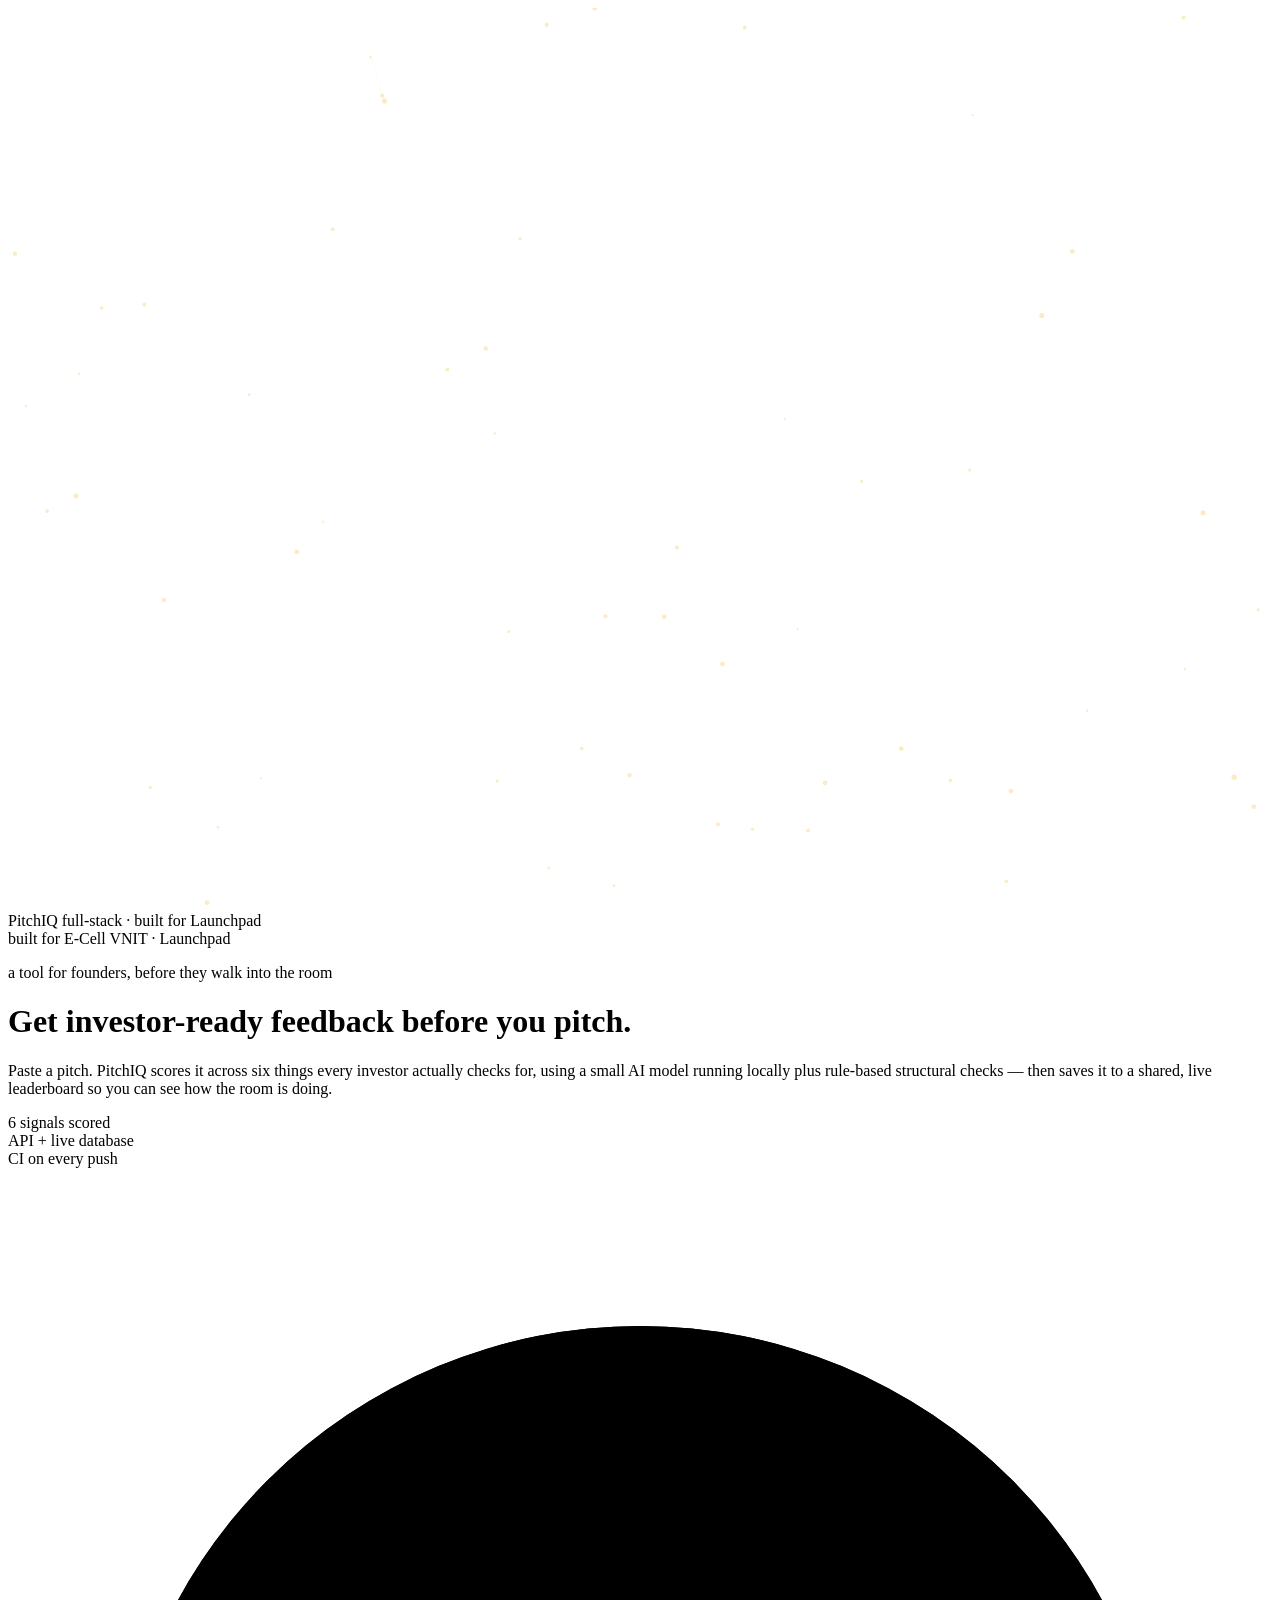
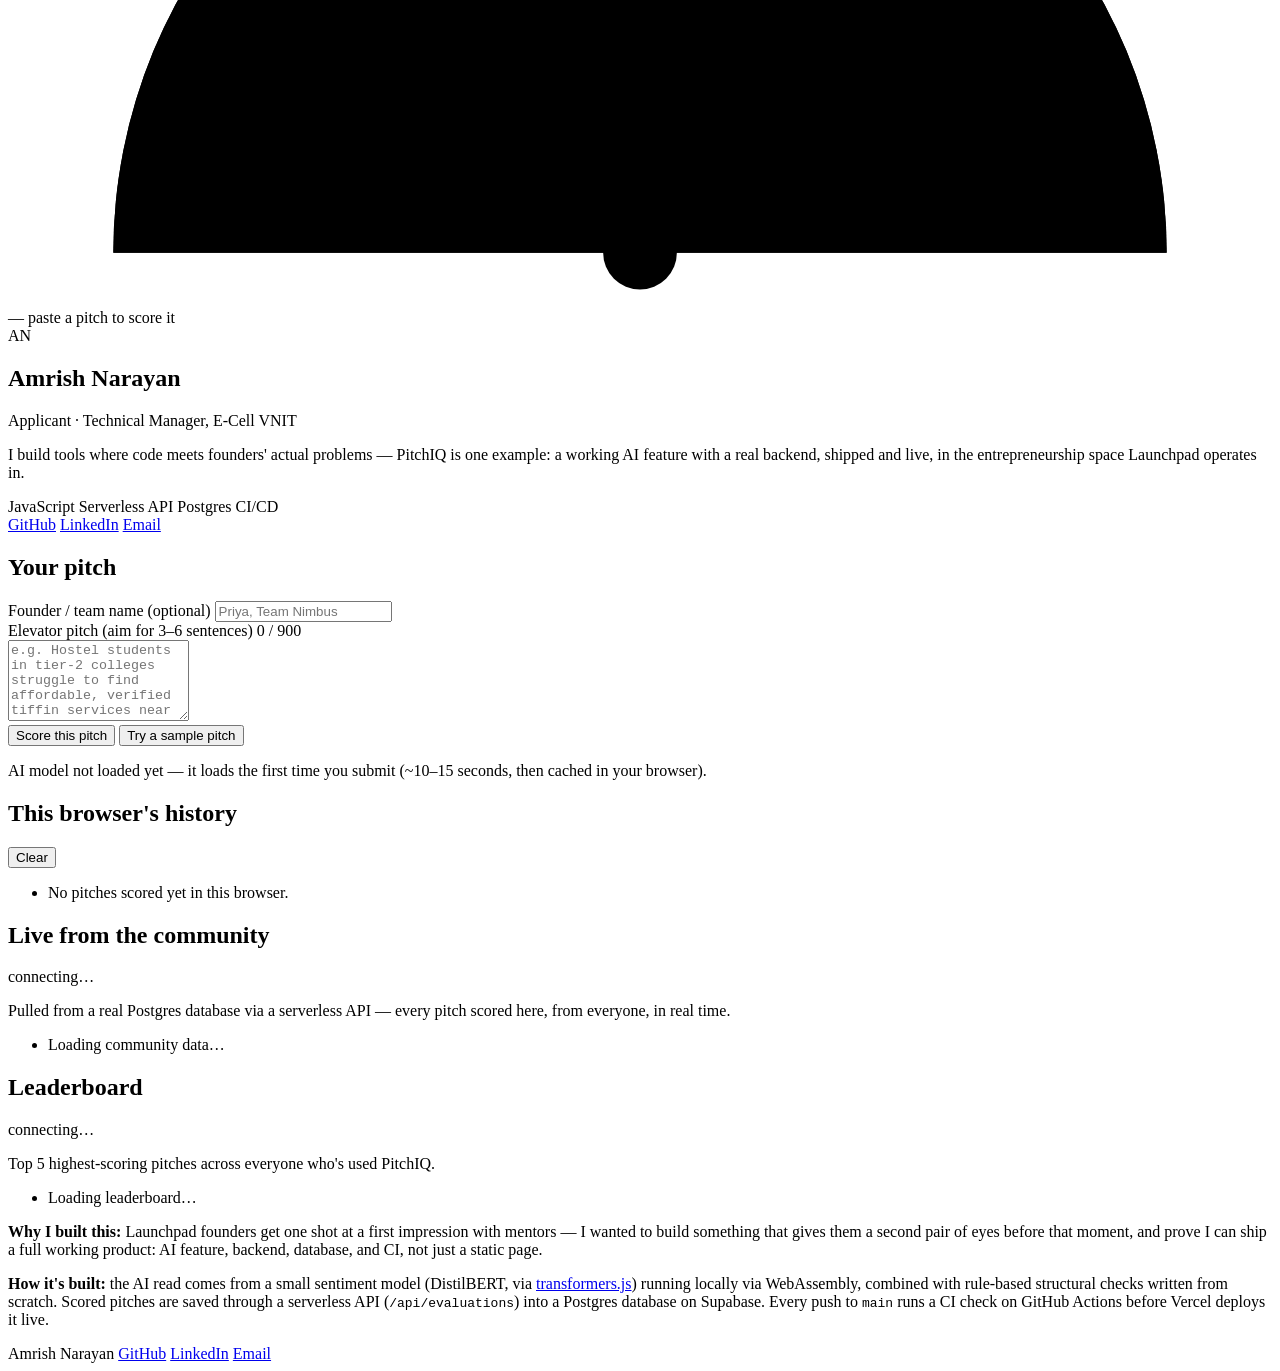
==== commit 14f65005: "Add files via upload" ====
--- a/index.html
+++ b/index.html
@@ -107,9 +107,13 @@
   <section class="panel breakdown-panel reveal" id="breakdown-panel" aria-labelledby="breakdown-heading" hidden>
     <div class="panel-header-row">
       <h2 id="breakdown-heading">Breakdown</h2>
-      <button type="button" id="copy-btn" class="ghost-btn small">Copy summary</button>
+      <div class="header-actions">
+        <button type="button" id="copy-btn" class="ghost-btn small">Copy summary</button>
+        <button type="button" id="card-btn" class="ghost-btn small">Download card</button>
+      </div>
     </div>
     <p class="priority-tip" id="priority-tip" hidden></p>
+    <p class="suggestion-box" id="suggestion-box" hidden></p>
     <ul class="breakdown-list" id="breakdown-list"></ul>
   </section>
 
@@ -134,6 +138,17 @@
     </ul>
   </section>
 
+  <section class="panel leaderboard-panel reveal" aria-labelledby="leaderboard-heading">
+    <div class="panel-header-row">
+      <h2 id="leaderboard-heading">Leaderboard</h2>
+      <span class="live-tag" id="leaderboard-status">connecting…</span>
+    </div>
+    <p class="community-note">Top 5 highest-scoring pitches across everyone who's used PitchIQ.</p>
+    <ul class="feed leaderboard-list" id="leaderboard-list">
+      <li class="feed-empty" id="leaderboard-empty">Loading leaderboard…</li>
+    </ul>
+  </section>
+
 </main>
 
 <footer>
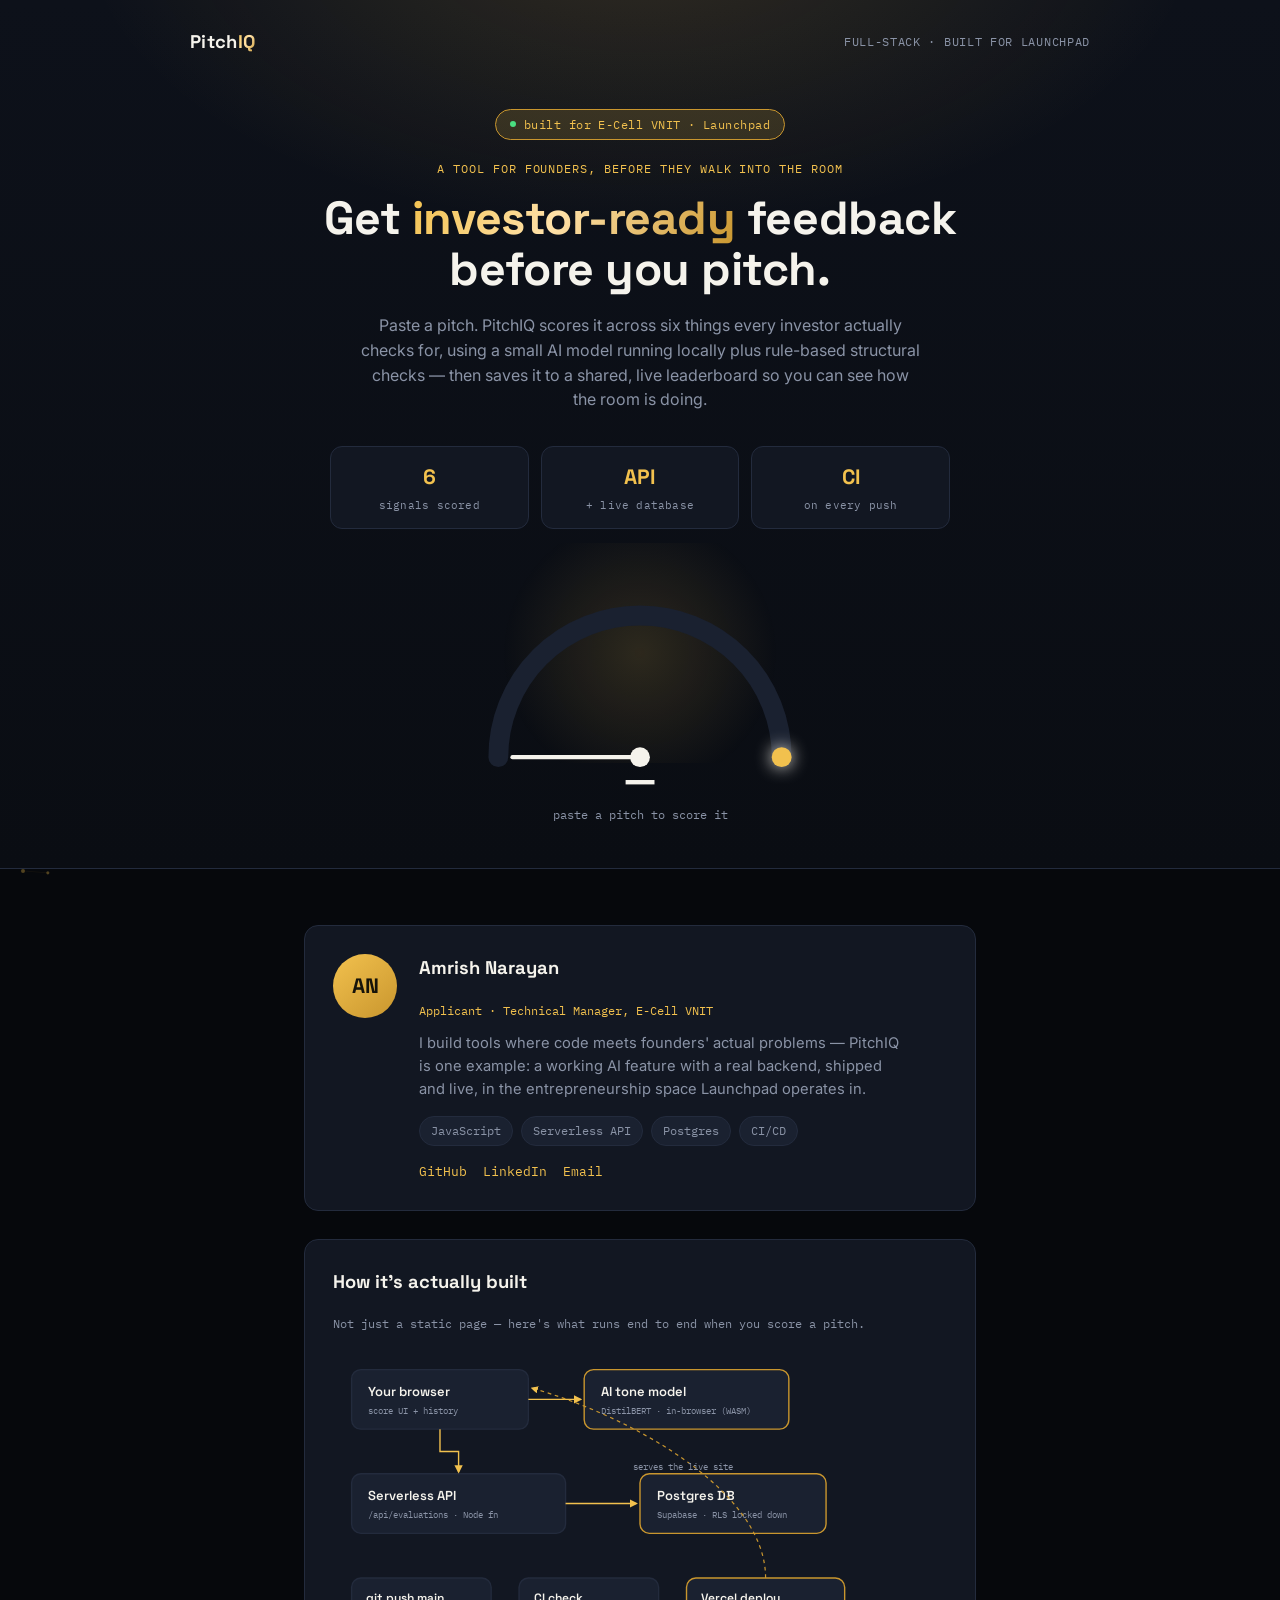
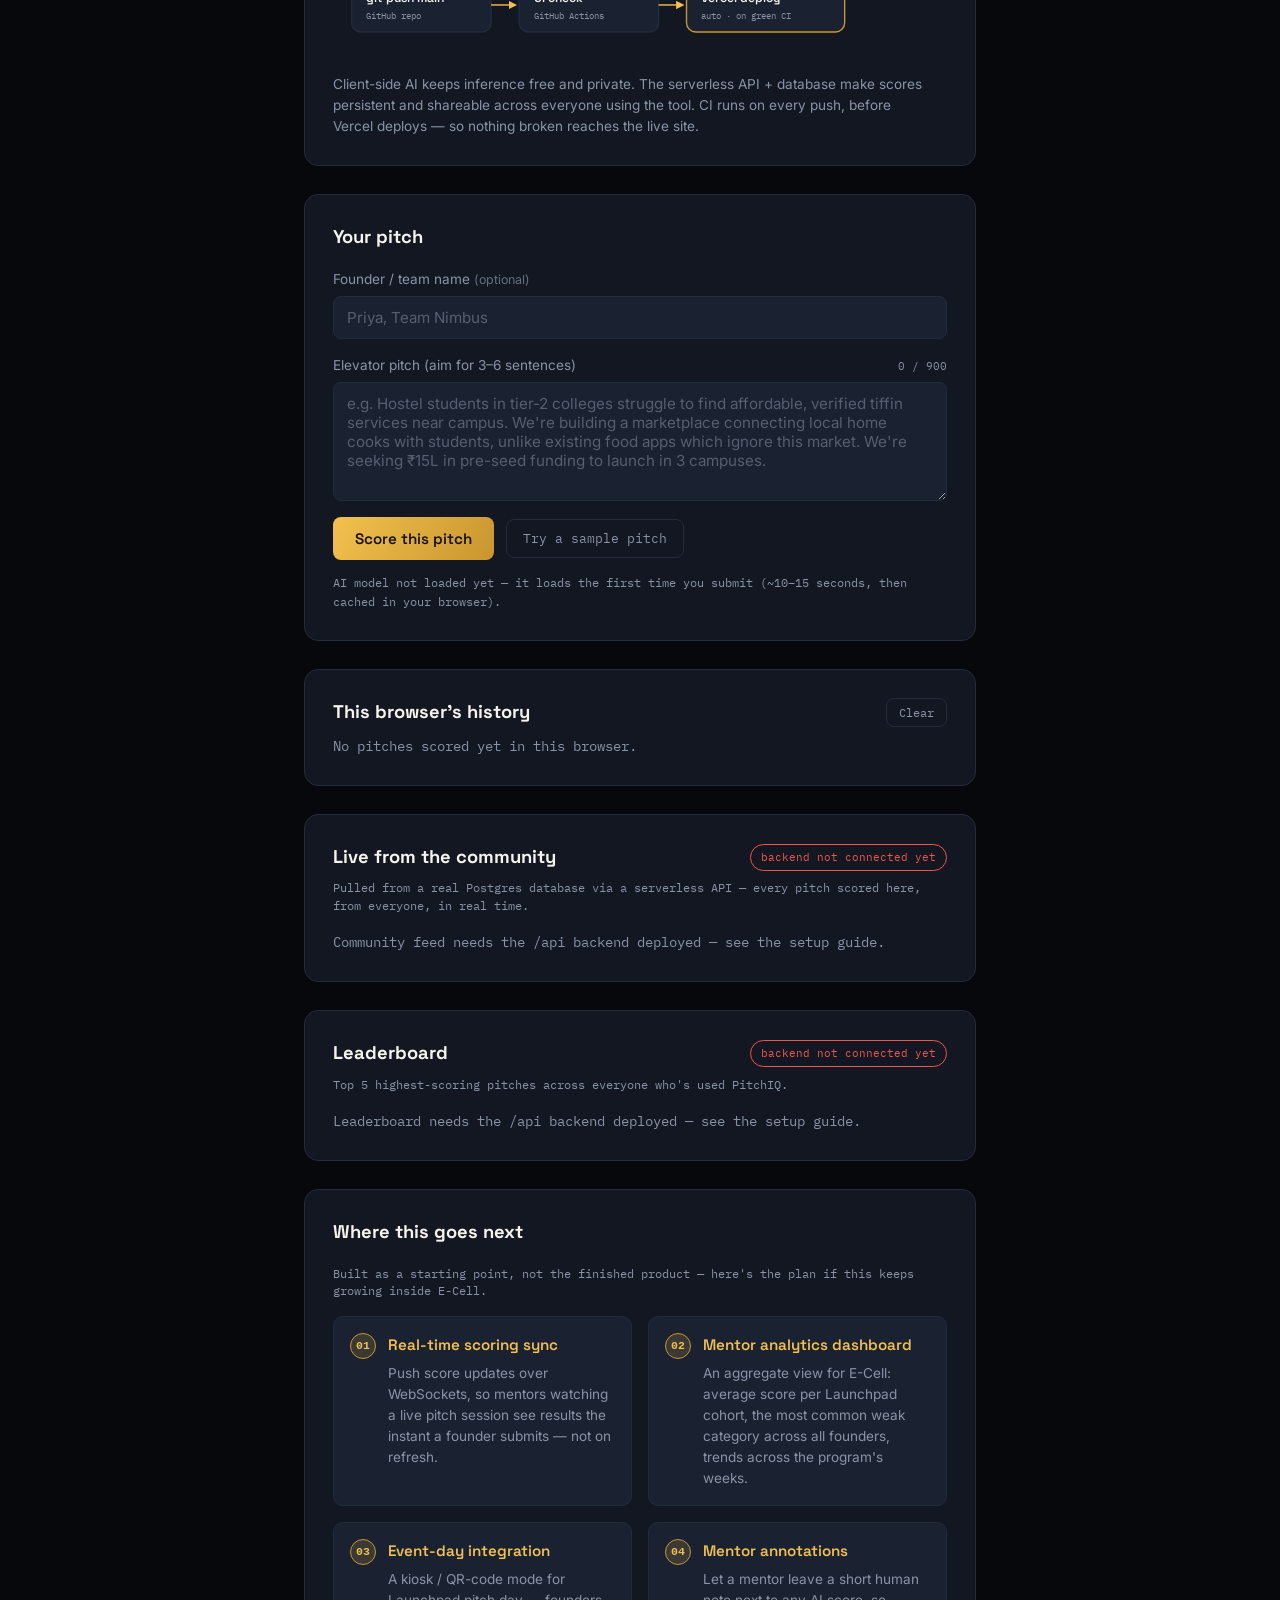
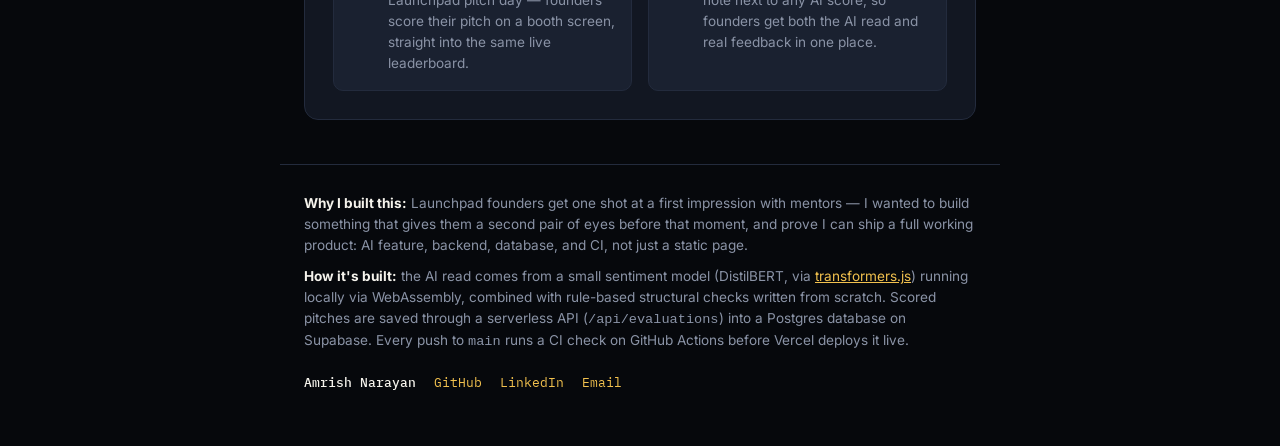
==== commit 7c6632db: "Add files via upload" ====
--- a/index.html
+++ b/index.html
@@ -79,6 +79,63 @@
     </div>
   </section>
 
+  <section class="panel architecture-panel reveal" aria-labelledby="architecture-heading">
+    <h2 id="architecture-heading">How it's actually built</h2>
+    <p class="community-note" style="margin-bottom:18px;">Not just a static page — here's what runs end to end when you score a pitch.</p>
+    <div class="arch-diagram">
+      <svg viewBox="0 0 660 330" xmlns="http://www.w3.org/2000/svg" role="img" aria-label="Architecture diagram: the browser runs an AI model locally and calls a serverless API; the API writes to a Postgres database; a GitHub push triggers a CI check, then Vercel deploys automatically and serves the live site back to the browser.">
+        <defs>
+          <marker id="archArrow" viewBox="0 0 10 10" refX="8" refY="5" markerWidth="6" markerHeight="6" orient="auto-start-reverse">
+            <path d="M0,0 L10,5 L0,10 z" fill="var(--gold)" />
+          </marker>
+        </defs>
+
+        <!-- Row 1: client -->
+        <rect x="20" y="20" width="190" height="64" rx="10" fill="var(--surface-alt)" stroke="var(--border)" stroke-width="1.5"/>
+        <text x="38" y="48" font-family="Space Grotesk, sans-serif" font-weight="600" font-size="14" fill="var(--text)">Your browser</text>
+        <text x="38" y="68" font-family="IBM Plex Mono, monospace" font-size="10" fill="var(--text-muted)">score UI + history</text>
+
+        <rect x="270" y="20" width="220" height="64" rx="10" fill="var(--surface-alt)" stroke="var(--gold-deep)" stroke-width="1.5"/>
+        <text x="288" y="48" font-family="Space Grotesk, sans-serif" font-weight="600" font-size="14" fill="var(--text)">AI tone model</text>
+        <text x="288" y="68" font-family="IBM Plex Mono, monospace" font-size="10" fill="var(--text-muted)">DistilBERT · in-browser (WASM)</text>
+
+        <line x1="210" y1="52" x2="266" y2="52" stroke="var(--gold)" stroke-width="1.5" marker-end="url(#archArrow)"/>
+
+        <!-- Row 2: backend -->
+        <rect x="20" y="132" width="230" height="64" rx="10" fill="var(--surface-alt)" stroke="var(--border)" stroke-width="1.5"/>
+        <text x="38" y="160" font-family="Space Grotesk, sans-serif" font-weight="600" font-size="14" fill="var(--text)">Serverless API</text>
+        <text x="38" y="180" font-family="IBM Plex Mono, monospace" font-size="10" fill="var(--text-muted)">/api/evaluations · Node fn</text>
+
+        <rect x="330" y="132" width="200" height="64" rx="10" fill="var(--surface-alt)" stroke="var(--gold-deep)" stroke-width="1.5"/>
+        <text x="348" y="160" font-family="Space Grotesk, sans-serif" font-weight="600" font-size="14" fill="var(--text)">Postgres DB</text>
+        <text x="348" y="180" font-family="IBM Plex Mono, monospace" font-size="10" fill="var(--text-muted)">Supabase · RLS locked down</text>
+
+        <line x1="250" y1="164" x2="326" y2="164" stroke="var(--gold)" stroke-width="1.5" marker-end="url(#archArrow)"/>
+        <path d="M115,84 L115,108 L135,108 L135,130" fill="none" stroke="var(--gold)" stroke-width="1.5" marker-end="url(#archArrow)"/>
+
+        <!-- Row 3: CI/CD -->
+        <rect x="20" y="244" width="150" height="58" rx="10" fill="var(--surface-alt)" stroke="var(--border)" stroke-width="1.5"/>
+        <text x="36" y="270" font-family="Space Grotesk, sans-serif" font-weight="600" font-size="13" fill="var(--text)">git push main</text>
+        <text x="36" y="288" font-family="IBM Plex Mono, monospace" font-size="10" fill="var(--text-muted)">GitHub repo</text>
+
+        <rect x="200" y="244" width="150" height="58" rx="10" fill="var(--surface-alt)" stroke="var(--border)" stroke-width="1.5"/>
+        <text x="216" y="270" font-family="Space Grotesk, sans-serif" font-weight="600" font-size="13" fill="var(--text)">CI check</text>
+        <text x="216" y="288" font-family="IBM Plex Mono, monospace" font-size="10" fill="var(--text-muted)">GitHub Actions</text>
+
+        <rect x="380" y="244" width="170" height="58" rx="10" fill="var(--surface-alt)" stroke="var(--gold-deep)" stroke-width="1.5"/>
+        <text x="396" y="270" font-family="Space Grotesk, sans-serif" font-weight="600" font-size="13" fill="var(--text)">Vercel deploy</text>
+        <text x="396" y="288" font-family="IBM Plex Mono, monospace" font-size="10" fill="var(--text-muted)">auto · on green CI</text>
+
+        <line x1="170" y1="273" x2="196" y2="273" stroke="var(--gold)" stroke-width="1.5" marker-end="url(#archArrow)"/>
+        <line x1="350" y1="273" x2="376" y2="273" stroke="var(--gold)" stroke-width="1.5" marker-end="url(#archArrow)"/>
+
+        <path d="M465,244 C465,150 320,70 214,40" fill="none" stroke="var(--gold-deep)" stroke-width="1.3" stroke-dasharray="4 4" marker-end="url(#archArrow)"/>
+        <text x="322" y="128" font-family="IBM Plex Mono, monospace" font-size="9.5" fill="var(--text-muted)">serves the live site</text>
+      </svg>
+    </div>
+    <p class="arch-caption">Client-side AI keeps inference free and private. The serverless API + database make scores persistent and shareable across everyone using the tool. CI runs on every push, before Vercel deploys — so nothing broken reaches the live site.</p>
+  </section>
+
   <section class="panel entry-panel reveal" aria-labelledby="log-heading">
     <h2 id="log-heading">Your pitch</h2>
     <form id="entry-form" autocomplete="off">
@@ -148,6 +205,40 @@
       <li class="feed-empty" id="leaderboard-empty">Loading leaderboard…</li>
     </ul>
   </section>
+  <section class="panel roadmap-panel reveal" aria-labelledby="roadmap-heading">
+    <h2 id="roadmap-heading">Where this goes next</h2>
+    <p class="community-note">Built as a starting point, not the finished product — here's the plan if this keeps growing inside E-Cell.</p>
+    <ol class="roadmap-list">
+      <li class="roadmap-item">
+        <span class="roadmap-num">01</span>
+        <span>
+          <p class="roadmap-title">Real-time scoring sync</p>
+          <p class="roadmap-note">Push score updates over WebSockets, so mentors watching a live pitch session see results the instant a founder submits — not on refresh.</p>
+        </span>
+      </li>
+      <li class="roadmap-item">
+        <span class="roadmap-num">02</span>
+        <span>
+          <p class="roadmap-title">Mentor analytics dashboard</p>
+          <p class="roadmap-note">An aggregate view for E-Cell: average score per Launchpad cohort, the most common weak category across all founders, trends across the program's weeks.</p>
+        </span>
+      </li>
+      <li class="roadmap-item">
+        <span class="roadmap-num">03</span>
+        <span>
+          <p class="roadmap-title">Event-day integration</p>
+          <p class="roadmap-note">A kiosk / QR-code mode for Launchpad pitch day — founders score their pitch on a booth screen, straight into the same live leaderboard.</p>
+        </span>
+      </li>
+      <li class="roadmap-item">
+        <span class="roadmap-num">04</span>
+        <span>
+          <p class="roadmap-title">Mentor annotations</p>
+          <p class="roadmap-note">Let a mentor leave a short human note next to any AI score, so founders get both the AI read and real feedback in one place.</p>
+        </span>
+      </li>
+    </ol>
+  </section>
 
 </main>
 
--- a/style.css
+++ b/style.css
@@ -0,0 +1,787 @@
+:root {
+  --bg: #0A0D13;
+  --bg-deep: #06080C;
+  --surface: #121722;
+  --surface-alt: #1A2130;
+  --border: #232B3D;
+  --text: #F5F3EC;
+  --text-muted: #8A93A6;
+  --gold: #F2C14E;
+  --gold-deep: #C9962E;
+  --gold-soft: #F2C14E26;
+  --good: #4ADE80;
+  --neutral: #F2C14E;
+  --bad: #F0564B;
+  --display: 'Space Grotesk', sans-serif;
+  --body: 'Inter', sans-serif;
+  --mono: 'IBM Plex Mono', monospace;
+}
+
+* { box-sizing: border-box; }
+html { scroll-behavior: smooth; }
+
+body {
+  margin: 0;
+  background: var(--bg-deep);
+  color: var(--text);
+  font-family: var(--body);
+  line-height: 1.55;
+  -webkit-font-smoothing: antialiased;
+  position: relative;
+}
+
+#neural-canvas {
+  position: fixed;
+  inset: 0;
+  width: 100vw;
+  height: 100vh;
+  z-index: 0;
+  pointer-events: none;
+}
+
+body > *:not(#neural-canvas) {
+  position: relative;
+  z-index: 1;
+}
+
+@media (prefers-reduced-motion: reduce) {
+  * { animation-duration: 0.01ms !important; animation-iteration-count: 1 !important; transition-duration: 0.01ms !important; }
+}
+
+a { color: var(--gold); }
+a:focus-visible, button:focus-visible, input:focus-visible, textarea:focus-visible {
+  outline: 2px solid var(--gold);
+  outline-offset: 3px;
+}
+
+/* ---------- reveal-on-scroll ---------- */
+/* Only opacity + transform here on purpose — these are the two properties
+   mobile browsers can animate purely on the GPU without repainting, so
+   there's nothing left that can glitch or get stuck mid-scroll. */
+.reveal {
+  opacity: 0;
+  transform: translateY(32px) scale(0.94) rotate(-1.5deg);
+  transition:
+    opacity 0.6s cubic-bezier(.2,.7,.2,1),
+    transform 0.7s cubic-bezier(.16,.84,.24,1);
+}
+.reveal.is-visible {
+  opacity: 1;
+  transform: translateY(0) scale(1) rotate(0deg);
+}
+
+/* ---------- entrance keyframes ---------- */
+@keyframes fadeUp {
+  from { opacity: 0; transform: translateY(16px); }
+  to   { opacity: 1; transform: translateY(0); }
+}
+.enter-1 { animation: fadeUp 0.7s cubic-bezier(.2,.7,.2,1) 0.05s both; }
+.enter-2 { animation: fadeUp 0.7s cubic-bezier(.2,.7,.2,1) 0.18s both; }
+.enter-3 { animation: fadeUp 0.7s cubic-bezier(.2,.7,.2,1) 0.30s both; }
+.enter-4 { animation: fadeUp 0.7s cubic-bezier(.2,.7,.2,1) 0.42s both; }
+
+@keyframes pulseGlow {
+  0%, 100% { opacity: 0.55; transform: scale(1); }
+  50% { opacity: 0.9; transform: scale(1.06); }
+}
+
+/* ---------- Hero ---------- */
+
+.hero {
+  position: relative;
+  background:
+    radial-gradient(ellipse 900px 480px at 50% -8%, var(--gold-soft), transparent 62%),
+    linear-gradient(180deg, #0D111A 0%, var(--bg) 100%);
+  border-bottom: 1px solid var(--border);
+  padding: 28px 24px 44px;
+  overflow: hidden;
+}
+
+.topbar {
+  max-width: 900px;
+  margin: 0 auto 52px;
+  display: flex;
+  justify-content: space-between;
+  align-items: center;
+  flex-wrap: wrap;
+  gap: 8px;
+  position: relative;
+  z-index: 1;
+}
+
+.wordmark {
+  font-family: var(--display);
+  font-weight: 700;
+  font-size: 1.15rem;
+  letter-spacing: 0.02em;
+}
+.wordmark-accent {
+  background: linear-gradient(120deg, var(--gold) 0%, #FFE1A8 50%, var(--gold-deep) 100%);
+  -webkit-background-clip: text;
+  background-clip: text;
+  color: transparent;
+}
+
+.topbar-note {
+  font-family: var(--mono);
+  font-size: 0.72rem;
+  color: var(--text-muted);
+  text-transform: uppercase;
+  letter-spacing: 0.06em;
+}
+
+.hero-main {
+  max-width: 660px;
+  margin: 0 auto;
+  text-align: center;
+  position: relative;
+  z-index: 1;
+}
+
+.launchpad-badge {
+  display: inline-flex;
+  align-items: center;
+  gap: 8px;
+  border: 1px solid var(--gold-deep);
+  background: var(--gold-soft);
+  color: var(--gold);
+  font-family: var(--mono);
+  font-size: 0.72rem;
+  letter-spacing: 0.04em;
+  padding: 6px 14px;
+  border-radius: 999px;
+  margin-bottom: 20px;
+}
+.launchpad-badge .dot-live {
+  width: 6px; height: 6px; border-radius: 50%;
+  background: var(--good);
+  box-shadow: 0 0 0 0 rgba(74,222,128,0.6);
+  animation: liveDot 1.8s ease-out infinite;
+}
+@keyframes liveDot {
+  0% { box-shadow: 0 0 0 0 rgba(74,222,128,0.55); }
+  70% { box-shadow: 0 0 0 7px rgba(74,222,128,0); }
+  100% { box-shadow: 0 0 0 0 rgba(74,222,128,0); }
+}
+
+.eyebrow {
+  font-family: var(--mono);
+  font-size: 0.75rem;
+  text-transform: uppercase;
+  letter-spacing: 0.08em;
+  color: var(--gold);
+  margin: 0 0 14px;
+}
+
+h1 {
+  font-family: var(--display);
+  font-weight: 700;
+  font-size: clamp(2rem, 5vw, 2.9rem);
+  line-height: 1.1;
+  margin: 0 0 18px;
+  letter-spacing: -0.01em;
+}
+h1 .grad {
+  background: linear-gradient(120deg, var(--gold) 0%, #FFE1A8 45%, var(--gold-deep) 100%);
+  -webkit-background-clip: text;
+  background-clip: text;
+  color: transparent;
+}
+
+.hero-sub {
+  color: var(--text-muted);
+  font-size: 1rem;
+  max-width: 560px;
+  margin: 0 auto;
+}
+
+/* stats strip */
+.stats-strip {
+  max-width: 620px;
+  margin: 34px auto 0;
+  display: grid;
+  grid-template-columns: repeat(3, 1fr);
+  gap: 12px;
+  position: relative;
+  z-index: 1;
+}
+.stat-card {
+  background: var(--surface);
+  border: 1px solid var(--border);
+  border-radius: 12px;
+  padding: 14px 10px;
+  text-align: center;
+  transition: transform 0.25s ease, border-color 0.25s ease;
+}
+.stat-card:hover { transform: translateY(-3px); border-color: var(--gold-deep); }
+.stat-value {
+  display: block;
+  font-family: var(--display);
+  font-weight: 700;
+  color: var(--gold);
+  font-size: 1.3rem;
+}
+.stat-label {
+  display: block;
+  font-family: var(--mono);
+  font-size: 0.68rem;
+  color: var(--text-muted);
+  margin-top: 4px;
+  letter-spacing: 0.02em;
+}
+
+/* ---------- Gauge ---------- */
+
+.gauge-panel {
+  max-width: 340px;
+  margin: 44px auto 0;
+  text-align: center;
+  position: relative;
+  z-index: 1;
+}
+
+.gauge-glow {
+  position: absolute;
+  inset: -30px 0 auto 0;
+  height: 220px;
+  background: radial-gradient(circle, var(--gold-soft), transparent 68%);
+  animation: pulseGlow 3.2s ease-in-out infinite;
+  pointer-events: none;
+}
+
+.gauge { width: 100%; height: auto; overflow: visible; position: relative; }
+
+.gauge-track {
+  fill: none;
+  stroke: var(--surface-alt);
+  stroke-width: 14;
+  stroke-linecap: round;
+}
+
+.gauge-fill {
+  fill: none;
+  stroke: var(--neutral);
+  stroke-width: 14;
+  stroke-linecap: round;
+  stroke-dasharray: 314;
+  stroke-dashoffset: 314;
+  filter: drop-shadow(0 0 6px currentColor);
+  transition: stroke-dashoffset 0.9s cubic-bezier(.2,.8,.2,1), stroke 0.6s ease;
+}
+
+.gauge-needle {
+  stroke: var(--text);
+  stroke-width: 3;
+  stroke-linecap: round;
+  transform-origin: 120px 130px;
+  transform: rotate(-90deg);
+  transition: transform 0.9s cubic-bezier(.2,.8,.2,1);
+}
+
+.gauge-hub { fill: var(--text); }
+
+.gauge-readout {
+  margin-top: -18px;
+  display: flex;
+  flex-direction: column;
+  align-items: center;
+  position: relative;
+}
+
+.gauge-score {
+  font-family: var(--display);
+  font-weight: 700;
+  font-size: 2.4rem;
+  line-height: 1;
+}
+
+.gauge-label {
+  font-family: var(--mono);
+  font-size: 0.78rem;
+  color: var(--text-muted);
+  margin-top: 6px;
+}
+
+/* ---------- Main / panels ---------- */
+
+main {
+  max-width: 720px;
+  margin: 0 auto;
+  padding: 56px 24px 24px;
+  display: flex;
+  flex-direction: column;
+  gap: 28px;
+}
+
+.panel {
+  background: var(--surface);
+  border: 1px solid var(--border);
+  border-radius: 14px;
+  padding: 28px;
+}
+
+.panel h2 {
+  font-family: var(--display);
+  font-size: 1.15rem;
+  margin: 0 0 18px;
+}
+
+/* about builder */
+.about-panel {
+  display: grid;
+  grid-template-columns: auto 1fr;
+  gap: 22px;
+  align-items: start;
+}
+.about-avatar {
+  width: 64px; height: 64px;
+  border-radius: 50%;
+  background: linear-gradient(140deg, var(--gold), var(--gold-deep));
+  display: flex; align-items: center; justify-content: center;
+  font-family: var(--display);
+  font-weight: 700;
+  font-size: 1.3rem;
+  color: #16130A;
+  flex-shrink: 0;
+}
+.about-name {
+  font-family: var(--display);
+  font-weight: 700;
+  font-size: 1.15rem;
+  margin: 0 0 4px;
+}
+.about-role {
+  font-family: var(--mono);
+  font-size: 0.78rem;
+  color: var(--gold);
+  margin: 0 0 12px;
+}
+.about-bio {
+  color: var(--text-muted);
+  font-size: 0.92rem;
+  margin: 0 0 16px;
+  max-width: 480px;
+}
+.tag-row { display: flex; flex-wrap: wrap; gap: 8px; margin-bottom: 16px; }
+.tag {
+  font-family: var(--mono);
+  font-size: 0.72rem;
+  padding: 5px 11px;
+  border-radius: 999px;
+  border: 1px solid var(--border);
+  color: var(--text-muted);
+  background: var(--surface-alt);
+}
+.about-links { display: flex; gap: 16px; font-family: var(--mono); font-size: 0.8rem; }
+.about-links a { text-decoration: none; }
+.about-links a:hover { text-decoration: underline; }
+
+@media (max-width: 480px) {
+  .about-panel { grid-template-columns: 1fr; text-align: left; }
+}
+
+/* architecture diagram */
+.arch-diagram {
+  overflow-x: auto;
+  margin: 4px 0 16px;
+}
+.arch-diagram svg {
+  width: 100%;
+  min-width: 560px;
+  height: auto;
+  display: block;
+}
+.arch-caption {
+  color: var(--text-muted);
+  font-size: 0.85rem;
+  margin: 0;
+  max-width: 600px;
+}
+
+/* roadmap */
+.roadmap-list {
+  list-style: none;
+  margin: 0; padding: 0;
+  display: grid;
+  grid-template-columns: 1fr 1fr;
+  gap: 16px;
+}
+.roadmap-item {
+  display: flex;
+  gap: 12px;
+  align-items: flex-start;
+  border: 1px solid var(--border);
+  background: var(--surface-alt);
+  border-radius: 10px;
+  padding: 16px;
+}
+.roadmap-num {
+  flex-shrink: 0;
+  width: 26px;
+  height: 26px;
+  display: flex;
+  align-items: center;
+  justify-content: center;
+  font-family: var(--mono);
+  font-weight: 600;
+  font-size: 0.72rem;
+  color: var(--gold);
+  background: var(--gold-soft);
+  border: 1px solid var(--gold-deep);
+  border-radius: 999px;
+}
+.roadmap-title {
+  font-family: var(--display);
+  font-weight: 600;
+  font-size: 0.95rem;
+  color: var(--gold);
+  margin: 0 0 6px;
+}
+.roadmap-note {
+  color: var(--text-muted);
+  font-size: 0.85rem;
+  margin: 0;
+}
+
+@media (max-width: 560px) {
+  .roadmap-list { grid-template-columns: 1fr; }
+}
+
+/* form */
+
+#entry-form {
+  display: flex;
+  flex-direction: column;
+  gap: 16px;
+}
+
+.field { display: flex; flex-direction: column; gap: 6px; }
+
+label { font-size: 0.85rem; color: var(--text-muted); }
+.optional { font-size: 0.78rem; opacity: 0.7; }
+
+input, textarea {
+  background: var(--surface-alt);
+  border: 1px solid var(--border);
+  border-radius: 8px;
+  color: var(--text);
+  font-family: var(--body);
+  font-size: 0.95rem;
+  padding: 11px 13px;
+  resize: vertical;
+  transition: border-color 0.2s ease, box-shadow 0.2s ease;
+}
+input:focus, textarea:focus {
+  border-color: var(--gold-deep);
+  box-shadow: 0 0 0 3px var(--gold-soft);
+}
+
+input::placeholder, textarea::placeholder { color: #565f70; }
+
+button[type="submit"] {
+  align-self: flex-start;
+  background: linear-gradient(120deg, var(--gold), var(--gold-deep));
+  color: #16130A;
+  border: none;
+  border-radius: 8px;
+  font-family: var(--display);
+  font-weight: 600;
+  font-size: 0.95rem;
+  padding: 12px 22px;
+  cursor: pointer;
+  display: inline-flex;
+  align-items: center;
+  gap: 10px;
+  transition: filter 0.15s ease, transform 0.15s ease, box-shadow 0.2s ease;
+}
+button[type="submit"]:hover { filter: brightness(1.08); box-shadow: 0 4px 18px var(--gold-soft); transform: translateY(-1px); }
+button[type="submit"]:active { transform: translateY(1px); }
+button[type="submit"]:disabled { opacity: 0.6; cursor: progress; }
+
+.btn-spinner {
+  width: 14px; height: 14px;
+  border-radius: 50%;
+  border: 2px solid #16130a55;
+  border-top-color: #16130A;
+  display: none;
+  animation: spin 0.7s linear infinite;
+}
+button[data-loading="true"] .btn-spinner { display: inline-block; }
+@keyframes spin { to { transform: rotate(360deg); } }
+
+.model-status {
+  font-family: var(--mono);
+  font-size: 0.75rem;
+  color: var(--text-muted);
+  margin: 14px 0 0;
+}
+
+/* breakdown */
+
+.breakdown-list {
+  list-style: none;
+  margin: 0; padding: 0;
+  display: flex;
+  flex-direction: column;
+  gap: 14px;
+}
+
+.breakdown-item {
+  display: grid;
+  grid-template-columns: 20px 1fr auto;
+  gap: 12px;
+  align-items: start;
+  border-bottom: 1px solid var(--border);
+  padding-bottom: 14px;
+  animation: fadeUp 0.5s ease both;
+}
+.breakdown-item:last-child { border-bottom: none; padding-bottom: 0; }
+
+.breakdown-dot {
+  width: 10px; height: 10px; border-radius: 50%;
+  margin-top: 5px;
+}
+.dot-good { background: var(--good); box-shadow: 0 0 8px var(--good); }
+.dot-neutral { background: var(--neutral); box-shadow: 0 0 8px var(--neutral); }
+.dot-bad { background: var(--bad); box-shadow: 0 0 8px var(--bad); }
+
+.breakdown-title {
+  font-family: var(--display);
+  font-weight: 600;
+  font-size: 0.92rem;
+  margin: 0 0 4px;
+}
+.breakdown-note {
+  color: var(--text-muted);
+  font-size: 0.85rem;
+  margin: 0;
+}
+.breakdown-score {
+  font-family: var(--mono);
+  font-size: 0.78rem;
+  color: var(--text-muted);
+  white-space: nowrap;
+}
+
+/* feed */
+
+.feed {
+  list-style: none;
+  margin: 0; padding: 0;
+  display: flex;
+  flex-direction: column;
+  gap: 10px;
+  max-height: 340px;
+  overflow-y: auto;
+}
+
+.feed-empty {
+  color: var(--text-muted);
+  font-size: 0.9rem;
+  font-family: var(--mono);
+}
+
+.feed-item {
+  display: grid;
+  grid-template-columns: 10px 1fr auto;
+  gap: 12px;
+  align-items: center;
+  background: var(--surface-alt);
+  border: 1px solid var(--border);
+  border-radius: 8px;
+  padding: 12px 14px;
+  animation: fadeUp 0.45s cubic-bezier(.2,.7,.2,1) both;
+}
+
+.feed-dot { width: 8px; height: 8px; border-radius: 50%; }
+
+.feed-main { min-width: 0; }
+.feed-name { font-size: 0.88rem; font-weight: 600; }
+.feed-snippet {
+  font-size: 0.82rem;
+  color: var(--text-muted);
+  white-space: nowrap;
+  overflow: hidden;
+  text-overflow: ellipsis;
+}
+
+.feed-score {
+  font-family: var(--mono);
+  font-size: 0.85rem;
+  color: var(--text-muted);
+}
+
+/* ---------- Footer ---------- */
+
+footer {
+  max-width: 720px;
+  margin: 20px auto 0;
+  padding: 28px 24px 56px;
+  border-top: 1px solid var(--border);
+}
+
+.footer-about p {
+  color: var(--text-muted);
+  font-size: 0.85rem;
+  margin: 0 0 10px;
+}
+.footer-about strong { color: var(--text); }
+
+.footer-links {
+  margin-top: 20px;
+  display: flex;
+  gap: 18px;
+  align-items: center;
+  flex-wrap: wrap;
+  font-family: var(--mono);
+  font-size: 0.8rem;
+}
+#footer-name { color: var(--text); font-weight: 500; }
+.footer-links a { text-decoration: none; }
+.footer-links a:hover { text-decoration: underline; }
+
+@media (max-width: 520px) {
+  .panel { padding: 20px; }
+  .breakdown-item { grid-template-columns: 16px 1fr; }
+  .breakdown-score { grid-column: 2; }
+  .stats-strip { grid-template-columns: 1fr 1fr 1fr; gap: 8px; }
+  .stat-value { font-size: 1.05rem; }
+}
+
+/* ---------- New UX additions ---------- */
+
+.field-label-row {
+  display: flex;
+  justify-content: space-between;
+  align-items: baseline;
+}
+.char-count {
+  font-family: var(--mono);
+  font-size: 0.7rem;
+  color: var(--text-muted);
+}
+.char-count.limit-near { color: var(--neutral); }
+
+.form-actions {
+  display: flex;
+  gap: 12px;
+  align-items: center;
+  flex-wrap: wrap;
+}
+
+.ghost-btn {
+  background: transparent;
+  border: 1px solid var(--border);
+  color: var(--text-muted);
+  font-family: var(--mono);
+  font-size: 0.8rem;
+  padding: 10px 16px;
+  border-radius: 8px;
+  cursor: pointer;
+  transition: border-color 0.2s ease, color 0.2s ease;
+}
+.ghost-btn:hover { border-color: var(--gold-deep); color: var(--gold); }
+.ghost-btn.small { padding: 6px 12px; font-size: 0.72rem; }
+.ghost-btn.copied { border-color: var(--good); color: var(--good); }
+
+.panel-header-row {
+  display: flex;
+  justify-content: space-between;
+  align-items: center;
+  margin-bottom: 8px;
+  flex-wrap: wrap;
+  gap: 8px;
+}
+.panel-header-row h2 { margin: 0; }
+
+.header-actions {
+  display: flex;
+  gap: 8px;
+  flex-wrap: wrap;
+}
+
+.suggestion-box {
+  font-family: var(--body);
+  font-size: 0.88rem;
+  color: var(--text-muted);
+  border: 1px dashed var(--border);
+  border-radius: 8px;
+  padding: 12px 14px;
+  margin: 0 0 18px;
+}
+.suggestion-box strong { color: var(--gold); }
+
+.priority-tip {
+  font-family: var(--body);
+  font-size: 0.88rem;
+  background: var(--gold-soft);
+  border: 1px solid var(--gold-deep);
+  color: var(--gold);
+  padding: 12px 14px;
+  border-radius: 8px;
+  margin: 6px 0 18px;
+}
+.priority-tip strong { color: var(--text); }
+
+/* community panel */
+.community-note {
+  font-family: var(--mono);
+  font-size: 0.72rem;
+  color: var(--text-muted);
+  margin: 0 0 16px;
+}
+.live-tag {
+  font-family: var(--mono);
+  font-size: 0.68rem;
+  color: var(--text-muted);
+  border: 1px solid var(--border);
+  border-radius: 999px;
+  padding: 4px 10px;
+}
+.live-tag.is-live { color: var(--good); border-color: var(--good); }
+.live-tag.is-error { color: var(--bad); border-color: var(--bad); }
+
+/* leaderboard */
+.leaderboard-list .leaderboard-item {
+  display: grid;
+  grid-template-columns: 34px 1fr auto;
+  gap: 12px;
+  align-items: center;
+  background: var(--surface-alt);
+  border: 1px solid var(--border);
+  border-radius: 8px;
+  padding: 12px 14px;
+  animation: fadeUp 0.45s cubic-bezier(.2,.7,.2,1) both;
+}
+.rank-badge {
+  font-family: var(--mono);
+  font-weight: 600;
+  font-size: 0.82rem;
+  text-align: center;
+  color: var(--text-muted);
+}
+.rank-badge.rank-gold { color: var(--gold); }
+.rank-badge.rank-silver { color: #C7CDD9; }
+.rank-badge.rank-bronze { color: #D08A50; }
+
+@media (max-width: 520px) {
+  .leaderboard-list .leaderboard-item { grid-template-columns: 24px 1fr; }
+  .leaderboard-list .feed-score { grid-column: 2; }
+}
+
+/* confetti */
+.confetti-piece {
+  position: absolute;
+  top: 50%;
+  left: 50%;
+  width: 6px;
+  height: 6px;
+  border-radius: 1px;
+  background: var(--gold);
+  pointer-events: none;
+  animation: confettiBurst 1.1s ease-out forwards;
+}
+@keyframes confettiBurst {
+  0% { transform: translate(-50%, -50%) rotate(0deg) scale(1); opacity: 1; }
+  100% { transform: translate(var(--tx), var(--ty)) rotate(var(--rot)) scale(0.4); opacity: 0; }
+}
